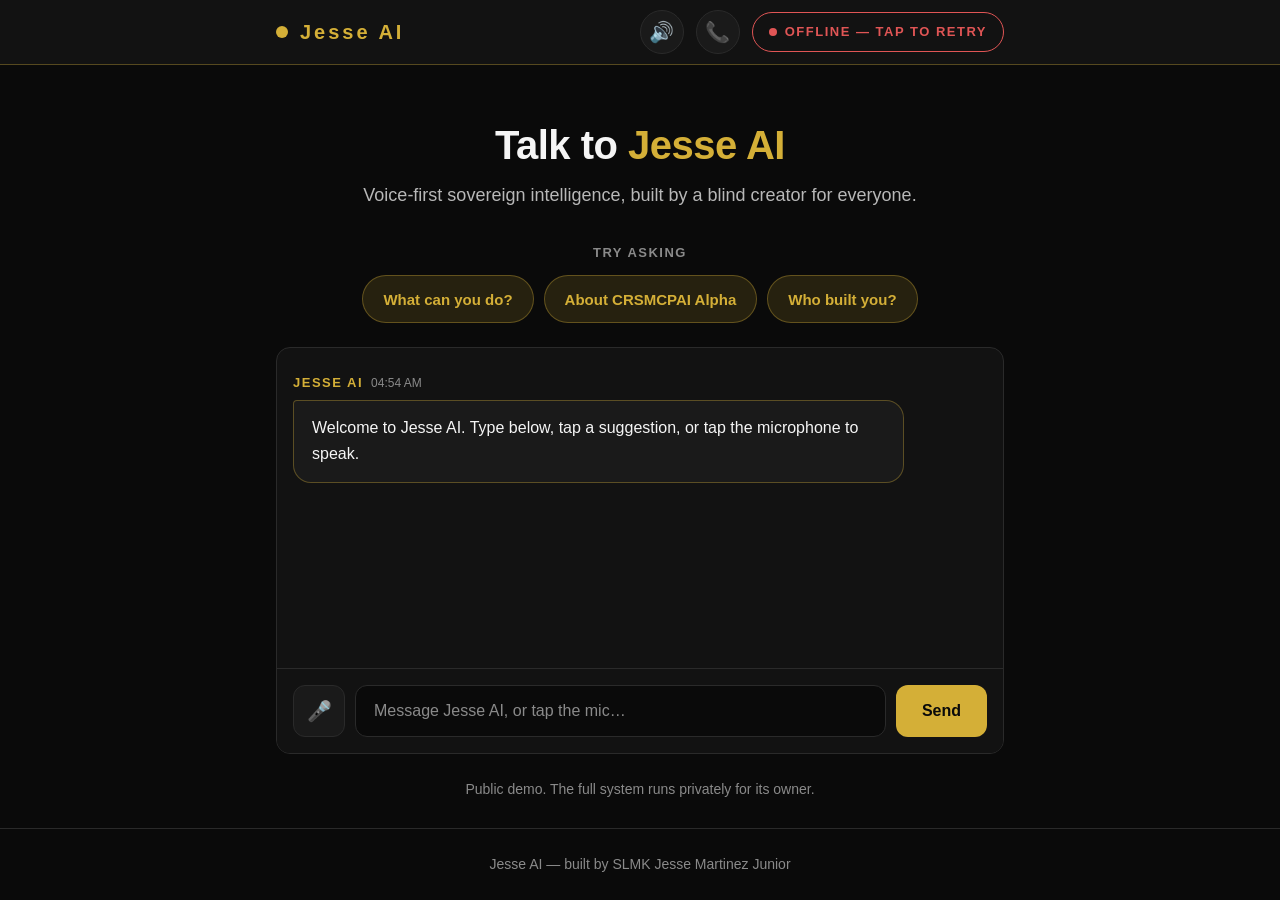
==== index.html @ 0adc9c6f "Fix demo cleanup: hide internal system lines from screen and voice, chips send, honest wait note" ====
<!DOCTYPE html>
<html lang="en">
<head>
    <meta charset="UTF-8">
    <meta name="viewport" content="width=device-width, initial-scale=1.0">
    <title>Jesse AI — Sovereign Intelligence</title>
    <meta name="description" content="Talk to Jesse AI. Voice-first sovereign intelligence by SLMK Jesse Martinez Junior.">
    <meta name="theme-color" content="#0a0a0a">
    <link rel="stylesheet" href="styles.css">
</head>
<body>

    <a href="#conversation" class="skip-link">Skip to conversation</a>

    <header class="topbar">
        <div class="topbar-inner">
            <div class="brand">
                <span class="pulse-dot" aria-hidden="true"></span>
                <span class="brand-name">Jesse AI</span>
            </div>
            <div class="topbar-actions">
                <button id="voice-toggle" class="icon-button" type="button"
                        aria-pressed="false" aria-label="Read replies aloud">
                    <span aria-hidden="true">&#128266;</span>
                </button>
                <button id="convo-toggle" class="icon-button" type="button"
                        aria-pressed="false" aria-label="Hands-free conversation mode">
                    <span aria-hidden="true">&#128222;</span>
                </button>
                <div class="status-pill" id="status-pill" role="status">
                    <span class="status-dot" aria-hidden="true"></span>
                    <span id="status-text">Connecting</span>
                </div>
            </div>
        </div>
    </header>

    <main class="page">

        <section class="hero" aria-labelledby="hero-title">
            <h1 id="hero-title" aria-label="Talk to Jesse AI">Talk to <span class="gold">Jesse AI</span></h1>
            <p class="hero-sub">Voice-first sovereign intelligence, built by a blind creator for everyone.</p>
        </section>

        <section class="prompts" aria-label="Try asking">
            <p class="prompts-label">Try asking</p>
            <div class="prompt-chips">
                <button type="button" class="chip" data-prompt="What can you do?">What can you do?</button>
                <button type="button" class="chip" data-prompt="Tell me about CRSMCPAI Alpha.">About CRSMCPAI Alpha</button>
                <button type="button" class="chip" data-prompt="Who built you?">Who built you?</button>
            </div>
        </section>

        <section id="conversation" class="chat-card" aria-label="Conversation">
            <div id="terminal-output" class="messages" role="log" aria-live="polite" aria-label="Messages"></div>

            <form id="terminal-form" class="composer" autocomplete="off" onsubmit="return false;">
                <button id="mic-button" class="icon-button mic" type="button"
                        aria-label="Speak your message" title="Speak">
                    <span aria-hidden="true">&#127908;</span>
                </button>
                <label for="terminal-input" class="sr-only">Message Jesse AI</label>
                <input id="terminal-input" type="text"
                       placeholder="Message Jesse AI, or tap the mic&#8230;"
                       aria-label="Message Jesse AI" maxlength="500">
                <button id="send-button" class="send-button" type="submit">Send</button>
            </form>
            <p class="composer-note" id="mic-note" hidden>Listening&#8230; speak now.</p>
        </section>

        <p class="fine-print">Public demo. The full system runs privately for its owner.</p>

    </main>

    <footer class="footer">
        <p>Jesse AI &mdash; built by SLMK Jesse Martinez Junior</p>
    </footer>

    <script src="demo-events.js" defer></script>
    <script src="app.js"></script>
</body>
</html>
---- styles.css ----
/* ============================================================
   Jesse AI — public demo. Black and gold, immaculate type.
   Plain CSS, no build step. Dark always.
   Type scale (base 16px, ratio 1.25):
     display 40px / lead 32px / body 16px / label 13px / meta 12px
   Nothing smaller than 12px. Nothing adrift.
   ============================================================ */

:root {
    --black: #0a0a0a;
    --panel: #121212;
    --panel-2: #1a1a1a;
    --line: #2a2a2a;
    --gold: #d4af37;
    --gold-bright: #f0c94a;
    --gold-soft: rgba(212, 175, 55, 0.14);
    --gold-line: rgba(212, 175, 55, 0.35);
    --text: #f5f5f5;
    --text-dim: #b8b8b8;
    --text-faint: #8a8a8a;
    --red: #e05555;
    --green: #4ade80;

    --font: -apple-system, BlinkMacSystemFont, "Segoe UI", Roboto, Helvetica, Arial, sans-serif;

    --space-1: 8px;
    --space-2: 16px;
    --space-3: 24px;
    --space-4: 32px;
    --space-5: 48px;

    --radius: 14px;
}

* { box-sizing: border-box; }

html {
    margin: 0;
    padding: 0;
    -webkit-text-size-adjust: 100%;
}

body {
    margin: 0;
    padding: 0;
    background: var(--black);
    color: var(--text);
    font-family: var(--font);
    font-size: 16px;
    line-height: 1.65;
    min-height: 100vh;
    display: flex;
    flex-direction: column;
    -webkit-font-smoothing: antialiased;
}

::selection { background: var(--gold); color: var(--black); }

/* ---------- accessibility scaffolding ---------- */

.sr-only {
    position: absolute; width: 1px; height: 1px;
    padding: 0; margin: -1px; overflow: hidden;
    clip: rect(0, 0, 0, 0); white-space: nowrap; border: 0;
}

.skip-link {
    position: absolute; left: var(--space-2); top: -56px;
    background: var(--gold); color: var(--black);
    padding: 12px 18px; font-weight: 700; font-size: 16px;
    border-radius: 8px; transition: top 0.2s; z-index: 100;
    text-decoration: none;
}
.skip-link:focus { top: var(--space-2); }

:focus-visible { outline: 3px solid var(--gold); outline-offset: 2px; }

/* ---------- header ---------- */

.topbar {
    border-bottom: 1px solid var(--gold-line);
    background: var(--panel);
    position: sticky; top: 0; z-index: 40;
}

.topbar-inner {
    max-width: 760px; margin: 0 auto; padding: 0 var(--space-2);
    min-height: 64px; display: flex; align-items: center;
    justify-content: space-between; gap: var(--space-2);
}

.brand { display: flex; align-items: center; gap: 12px; }

.pulse-dot {
    width: 12px; height: 12px; border-radius: 50%;
    background: var(--gold); display: inline-block;
    animation: pulse 2.4s ease-in-out infinite;
}
@keyframes pulse { 0%, 100% { opacity: 1; } 50% { opacity: 0.35; } }

.brand-name {
    font-weight: 800; font-size: 20px; letter-spacing: 3px; color: var(--gold);
}

.topbar-actions { display: flex; align-items: center; gap: 12px; }

.icon-button {
    width: 44px; height: 44px; border-radius: 50%;
    background: var(--panel-2); border: 1px solid var(--line);
    color: var(--text); font-size: 20px; cursor: pointer;
    display: inline-flex; align-items: center; justify-content: center;
    flex: none;
}
.icon-button:hover { border-color: var(--gold); }
.icon-button[aria-pressed="true"] {
    background: var(--gold); color: var(--black); border-color: var(--gold);
}

.status-pill {
    display: inline-flex; align-items: center; gap: 8px;
    font-size: 13px; font-weight: 700; letter-spacing: 1.5px;
    text-transform: uppercase; color: var(--text-dim);
    border: 1px solid var(--line);
    padding: 8px 16px; border-radius: 999px; white-space: nowrap;
}
.status-dot {
    width: 8px; height: 8px; border-radius: 50%; background: var(--text-faint);
}
.status-pill.online { color: var(--gold); border-color: var(--gold-line); }
.status-pill.online .status-dot { background: var(--gold); animation: pulse 2.4s ease-in-out infinite; }
.status-pill.offline { color: var(--red); border-color: var(--red); }
.status-pill.offline .status-dot { background: var(--red); }

/* ---------- page ---------- */

.page {
    max-width: 760px; width: 100%; margin: 0 auto;
    padding: var(--space-4) var(--space-2) var(--space-3);
    flex: 1; display: flex; flex-direction: column;
}

/* ---------- hero ---------- */

.hero { text-align: center; padding: var(--space-3) 0 var(--space-2); }

.hero h1 {
    font-size: 40px; line-height: 1.2; font-weight: 800;
    margin: 0 0 12px; letter-spacing: -0.5px;
}
.hero h1 .gold { color: var(--gold); }

.hero-sub {
    font-size: 18px; line-height: 1.6; color: var(--text-dim);
    margin: 0; max-width: 34em; margin-left: auto; margin-right: auto;
}

/* ---------- prompt chips ---------- */

.prompts { margin: var(--space-2) 0 var(--space-3); text-align: center; }

.prompts-label {
    font-size: 13px; font-weight: 700; letter-spacing: 1.5px;
    text-transform: uppercase; color: var(--text-faint); margin: 0 0 12px;
}

.prompt-chips {
    display: flex; flex-wrap: wrap; gap: 10px; justify-content: center;
}

.chip {
    font-family: var(--font); font-size: 15px; font-weight: 600;
    color: var(--gold); background: var(--gold-soft);
    border: 1px solid var(--gold-line); border-radius: 999px;
    padding: 12px 20px; cursor: pointer; min-height: 48px;
}
.chip:hover { background: rgba(212, 175, 55, 0.25); }

/* ---------- chat card ---------- */

.chat-card {
    background: var(--panel); border: 1px solid var(--line);
    border-radius: var(--radius); overflow: hidden;
    display: flex; flex-direction: column;
}

.messages {
    min-height: 320px; max-height: 56vh; overflow-y: auto;
    padding: var(--space-3) var(--space-2);
    display: flex; flex-direction: column; gap: var(--space-2);
}

.msg { max-width: 88%; display: flex; flex-direction: column; gap: 6px; }

.msg .who {
    font-size: 13px; font-weight: 700; letter-spacing: 1.5px;
    text-transform: uppercase; display: flex; align-items: baseline; gap: 8px;
}
.msg .time { font-size: 12px; font-weight: 400; letter-spacing: 0; color: var(--text-faint); }

.msg .body {
    font-size: 16px; line-height: 1.65;
    white-space: pre-wrap; word-wrap: break-word;
    padding: 14px 18px; border-radius: 4px 18px 18px 18px;
}

/* Jesse AI: left, gold-edged card */
.msg-jesse { align-self: flex-start; }
.msg-jesse .who { color: var(--gold); }
.msg-jesse .body {
    background: var(--panel-2); border: 1px solid var(--gold-line);
    color: var(--text);
}

/* You: right, warm bubble */
.msg-you { align-self: flex-end; align-items: flex-end; }
.msg-you .who { color: var(--text-dim); }
.msg-you .body {
    background: var(--gold-soft); border: 1px solid var(--gold-line);
    color: var(--text); border-radius: 18px 4px 18px 18px;
}

/* Errors: left, red edge */
.msg-error { align-self: flex-start; }
.msg-error .who { color: var(--red); }
.msg-error .body {
    background: rgba(224, 85, 85, 0.08); border: 1px solid var(--red);
    color: var(--text);
}

/* typing indicator */
.typing-dots { display: inline-flex; gap: 6px; padding: 6px 2px; }
.typing-dots span {
    width: 8px; height: 8px; border-radius: 50%; background: var(--gold);
    animation: blink 1.2s infinite;
}
.typing-dots span:nth-child(2) { animation-delay: 0.2s; }
.typing-dots span:nth-child(3) { animation-delay: 0.4s; }
@keyframes blink { 0%, 100% { opacity: 0.25; } 50% { opacity: 1; } }

/* ---------- composer ---------- */

.composer {
    display: flex; gap: 10px; align-items: center;
    padding: var(--space-2); border-top: 1px solid var(--line);
    background: var(--panel);
}

.composer input {
    flex: 1; min-width: 0;
    background: var(--black); border: 1px solid var(--line);
    border-radius: 12px; padding: 14px 18px;
    color: var(--text); font-size: 16px; font-family: var(--font);
    min-height: 52px;
}
.composer input::placeholder { color: var(--text-faint); }
.composer input:focus { border-color: var(--gold); outline: none; }

.mic { border-radius: 12px; width: 52px; height: 52px; }
.mic.listening {
    background: var(--red); border-color: var(--red); color: #fff;
    animation: pulse 1s ease-in-out infinite;
}

.send-button {
    background: var(--gold); color: var(--black); border: none;
    border-radius: 12px; padding: 14px 26px; min-height: 52px;
    font-size: 16px; font-weight: 700; font-family: var(--font);
    cursor: pointer; flex: none;
}
.send-button:hover { background: var(--gold-bright); }
.send-button:disabled { opacity: 0.45; cursor: default; }

.composer-note {
    margin: 0; padding: 0 var(--space-2) var(--space-2);
    font-size: 13px; font-weight: 600; color: var(--red);
    letter-spacing: 0.5px;
}

.fine-print {
    text-align: center; color: var(--text-faint); font-size: 14px;
    margin: var(--space-3) 0 0;
}

/* ---------- footer ---------- */

.footer {
    border-top: 1px solid var(--line); padding: var(--space-3) var(--space-2);
    text-align: center; color: var(--text-faint); font-size: 14px;
}
.footer p { margin: 0; }

/* ---------- scrollbar ---------- */

.messages::-webkit-scrollbar { width: 10px; }
.messages::-webkit-scrollbar-track { background: var(--panel); }
.messages::-webkit-scrollbar-thumb { background: #3a3a3a; border-radius: 6px; }
.messages::-webkit-scrollbar-thumb:hover { background: var(--gold); }

/* ---------- small screens ---------- */

@media (max-width: 600px) {
    .hero h1 { font-size: 32px; }
    .hero-sub { font-size: 16px; }
    .messages { min-height: 280px; }
    .msg { max-width: 94%; }
    .send-button { padding: 14px 18px; }
    .brand-name { font-size: 17px; letter-spacing: 2px; }
}

/* ---------- motion + contrast preferences ---------- */

@media (prefers-reduced-motion: reduce) {
    .pulse-dot, .status-pill.online .status-dot,
    .typing-dots span, .mic.listening { animation: none; }
    .skip-link { transition: none; }
}

@media (forced-colors: active) {
    .msg .body { border: 1px solid ButtonText; }
    .chip, .icon-button, .send-button { border: 1px solid ButtonText; }
}
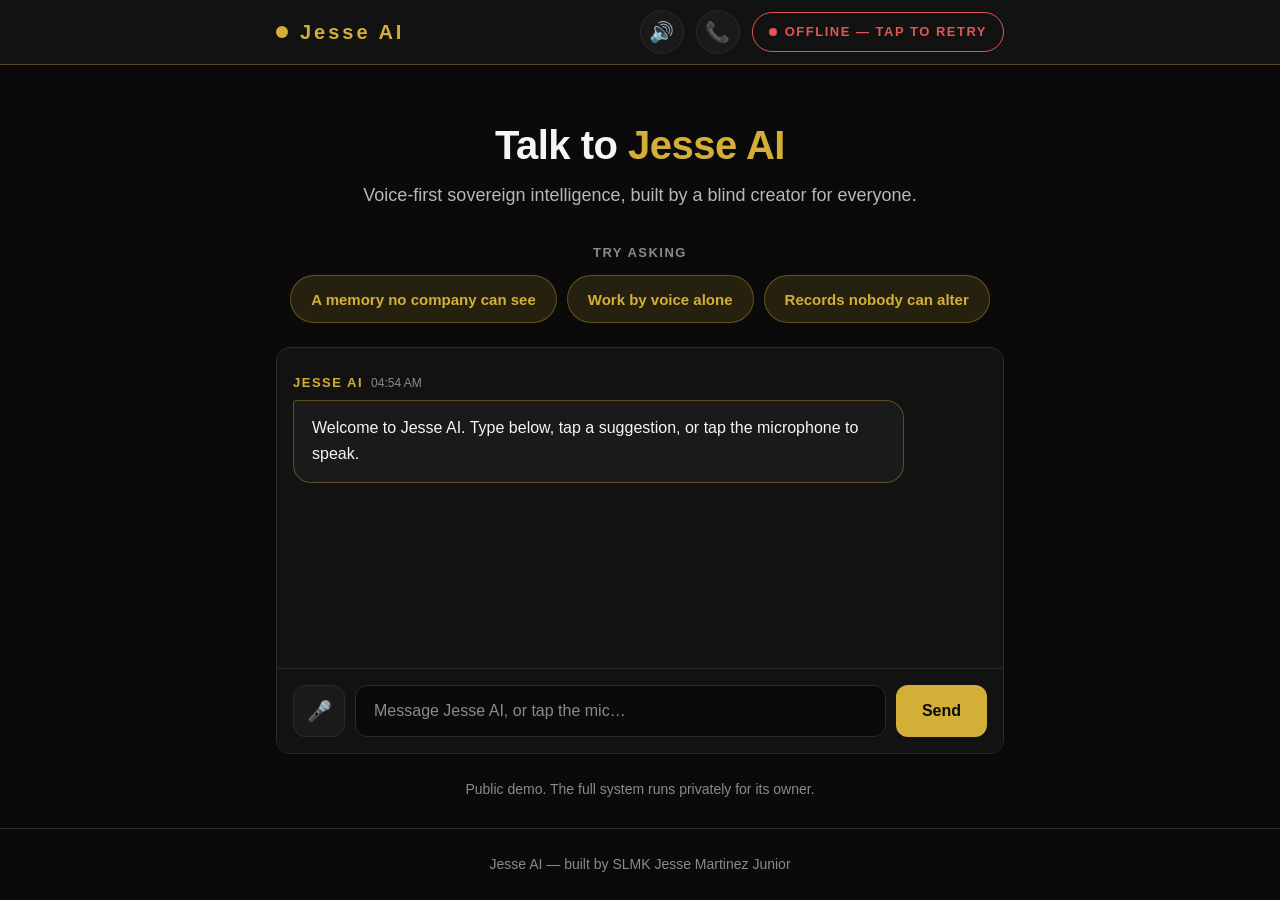
==== commit 5f016cea: "Demo starter chips: memory, voice-only work, unalterable records" ====
--- a/index.html
+++ b/index.html
@@ -45,9 +45,9 @@
         <section class="prompts" aria-label="Try asking">
             <p class="prompts-label">Try asking</p>
             <div class="prompt-chips">
-                <button type="button" class="chip" data-prompt="What can you do?">What can you do?</button>
-                <button type="button" class="chip" data-prompt="Tell me about CRSMCPAI Alpha.">About CRSMCPAI Alpha</button>
-                <button type="button" class="chip" data-prompt="Who built you?">Who built you?</button>
+                <button type="button" class="chip" data-prompt="How do I set up a permanent memory that remembers every conversation, without any corporate cloud seeing it?">A memory no company can see</button>
+                <button type="button" class="chip" data-prompt="Can you build and run a custom workflow for me using only my voice, while I am away from the screen?">Work by voice alone</button>
+                <button type="button" class="chip" data-prompt="How do you prove my data and records are locked down so tightly that even the platform operators cannot alter them?">Records nobody can alter</button>
             </div>
         </section>
 
--- a/styles.css
+++ b/styles.css
@@ -190,6 +190,7 @@
 }
 
 .msg { max-width: 88%; display: flex; flex-direction: column; gap: 6px; }
+.msg .body { overflow-wrap: anywhere; }
 
 .msg .who {
     font-size: 13px; font-weight: 700; letter-spacing: 1.5px;
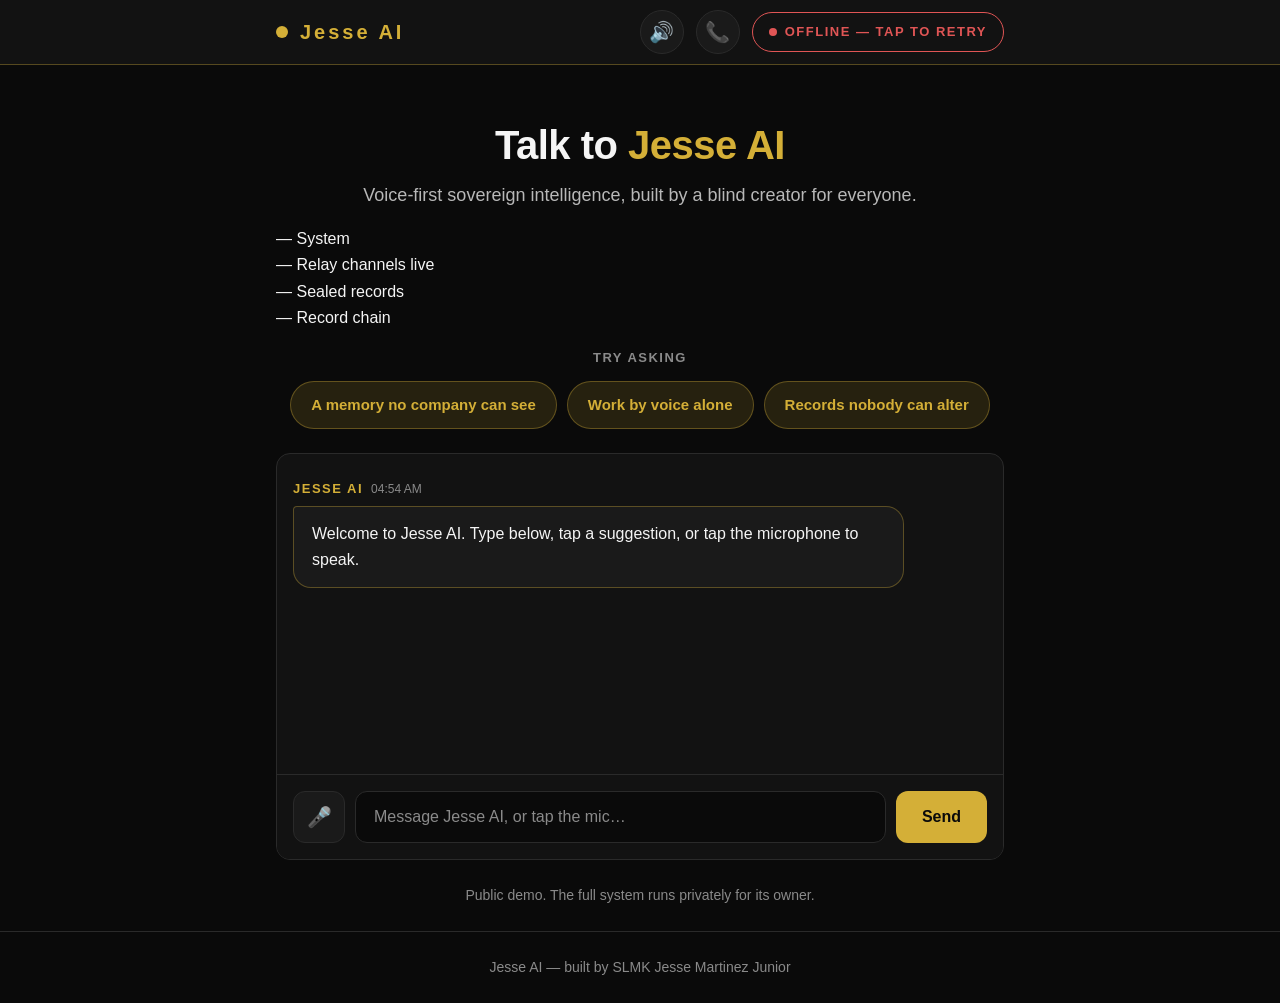
==== commit fe775ed1: "Add live proof strip and resting state to demo page" ====
--- a/index.html
+++ b/index.html
@@ -42,6 +42,32 @@
             <p class="hero-sub">Voice-first sovereign intelligence, built by a blind creator for everyone.</p>
         </section>
 
+        <section class="proof-strip" id="proof-strip" aria-label="Live proof">
+            <div class="proof-tile">
+                <span class="proof-value" id="proof-system">&mdash;</span>
+                <span class="proof-label">System</span>
+            </div>
+            <div class="proof-tile">
+                <span class="proof-value" id="proof-relays">&mdash;</span>
+                <span class="proof-label">Relay channels live</span>
+            </div>
+            <div class="proof-tile">
+                <span class="proof-value" id="proof-records">&mdash;</span>
+                <span class="proof-label">Sealed records</span>
+            </div>
+            <div class="proof-tile">
+                <span class="proof-value" id="proof-chain">&mdash;</span>
+                <span class="proof-label">Record chain</span>
+            </div>
+        </section>
+
+        <section class="resting" id="resting" hidden aria-labelledby="resting-title">
+            <h2 id="resting-title">The live system is resting</h2>
+            <p>Jesse AI is the sovereign instance of CRSMCPAI Alpha, the operating layer intelligence runs on: persistent memory, context, reasoning, and a record nobody can alter, operated entirely by voice.</p>
+            <p>The live backend is between hosts right now, so the conversation is paused. Nothing is lost. The full system and its sealed record are preserved and verified. On October 30, 2026, the record stood at more than 4,800 sealed entries, every one verified.</p>
+            <p>When the system is rehosted, this page wakes up on its own. Until then, you can reach Jesse on <a href="https://www.facebook.com/Jess4rmDaWest">Facebook</a>.</p>
+        </section>
+
         <section class="prompts" aria-label="Try asking">
             <p class="prompts-label">Try asking</p>
             <div class="prompt-chips">
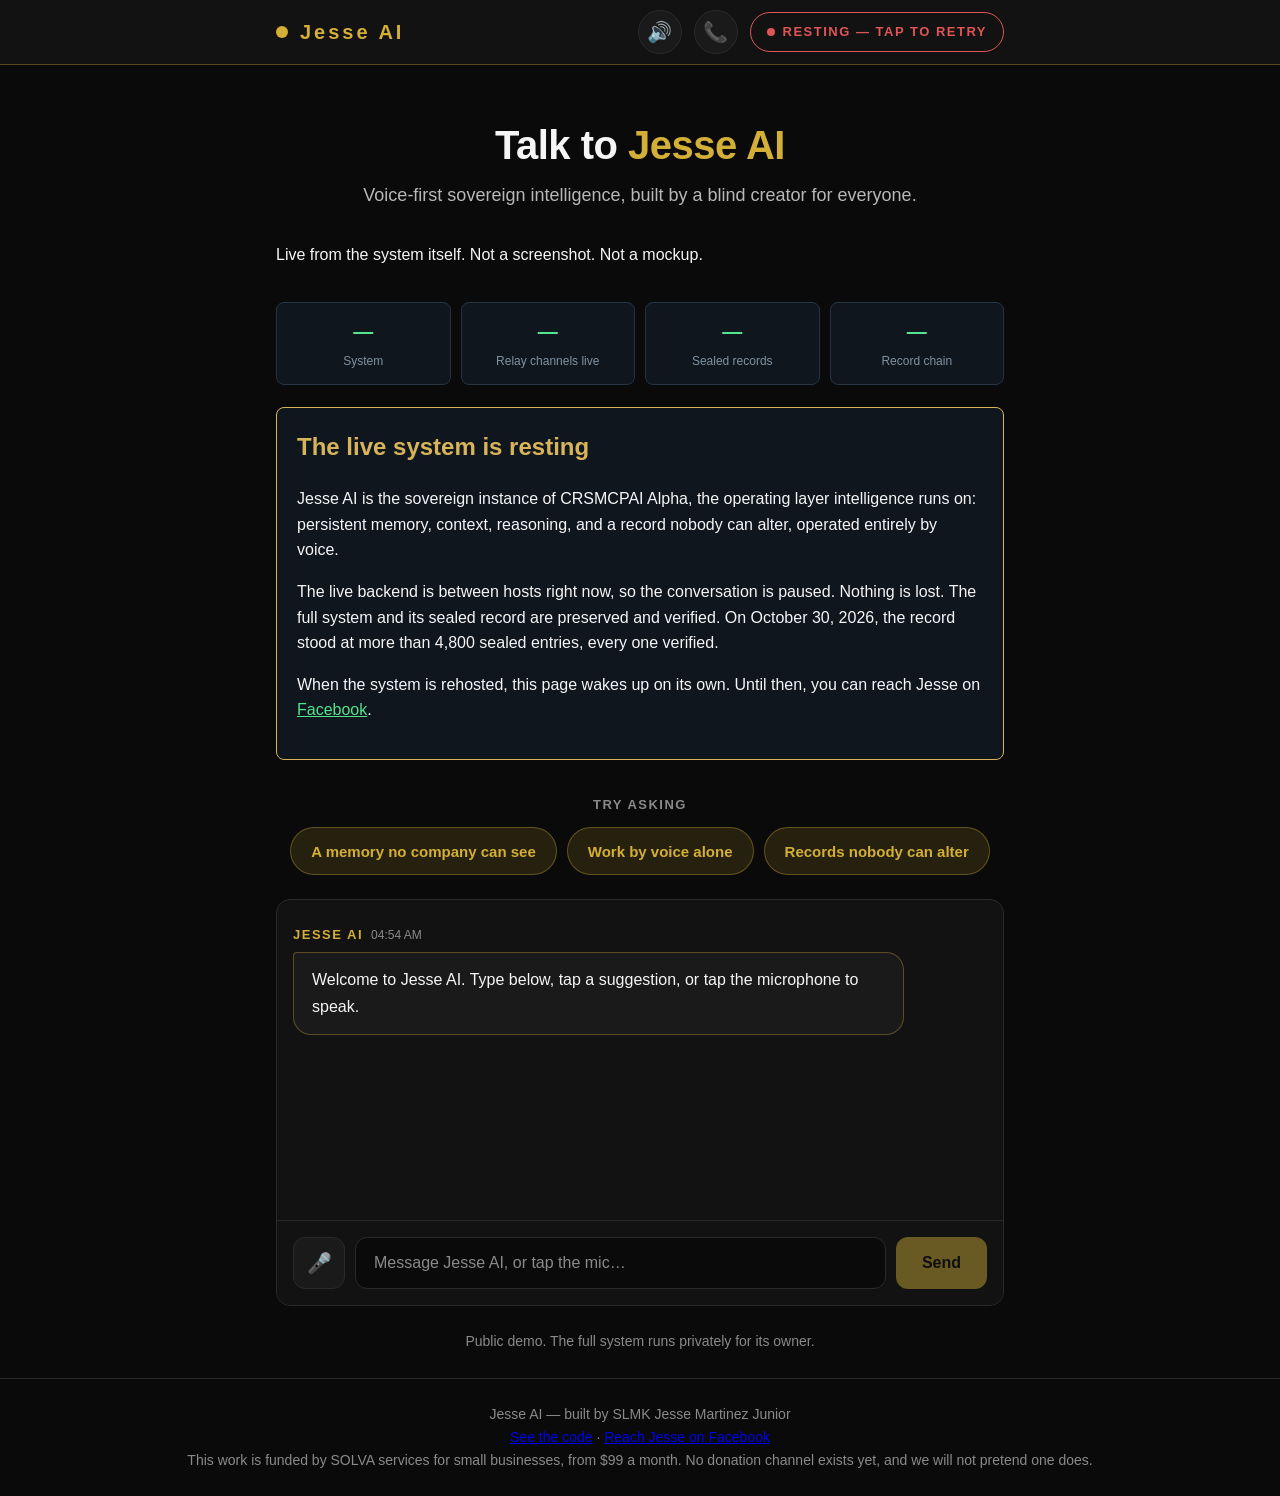
==== commit f957d888: "Link-preview tags, live-proof caption, footer proof and support lines" ====
--- a/index.html
+++ b/index.html
@@ -5,6 +5,13 @@
     <meta name="viewport" content="width=device-width, initial-scale=1.0">
     <title>Jesse AI — Sovereign Intelligence</title>
     <meta name="description" content="Talk to Jesse AI. Voice-first sovereign intelligence by SLMK Jesse Martinez Junior.">
+    <meta property="og:type" content="website">
+    <meta property="og:url" content="https://wicced209.github.io/jesse-ai-website/">
+    <meta property="og:title" content="Jesse AI — Sovereign Intelligence You Can Verify">
+    <meta property="og:description" content="The operating layer intelligence runs on: persistent memory, reasoning, and a sealed record nobody can alter. Built and operated entirely by voice by a blind creator. The numbers on this page are live from the system itself.">
+    <meta name="twitter:card" content="summary">
+    <meta name="twitter:title" content="Jesse AI — Sovereign Intelligence You Can Verify">
+    <meta name="twitter:description" content="Voice-first sovereign intelligence with a sealed, verifiable record. Built by a blind creator. Live proof on the page.">
     <meta name="theme-color" content="#0a0a0a">
     <link rel="stylesheet" href="styles.css">
 </head>
@@ -42,6 +49,7 @@
             <p class="hero-sub">Voice-first sovereign intelligence, built by a blind creator for everyone.</p>
         </section>
 
+        <p class="proof-caption">Live from the system itself. Not a screenshot. Not a mockup.</p>
         <section class="proof-strip" id="proof-strip" aria-label="Live proof">
             <div class="proof-tile">
                 <span class="proof-value" id="proof-system">&mdash;</span>
@@ -100,6 +108,12 @@
 
     <footer class="footer">
         <p>Jesse AI &mdash; built by SLMK Jesse Martinez Junior</p>
+        <p class="footer-links">
+            <a href="https://github.com/wicced209/Jesse-AI-server-New">See the code</a>
+            <span aria-hidden="true"> &middot; </span>
+            <a href="https://www.facebook.com/Jess4rmDaWest">Reach Jesse on Facebook</a>
+        </p>
+        <p class="footer-support">This work is funded by SOLVA services for small businesses, from $99 a month. No donation channel exists yet, and we will not pretend one does.</p>
     </footer>
 
     <script src="demo-events.js" defer></script>
--- a/styles.css
+++ b/styles.css
@@ -320,3 +320,12 @@
     .msg .body { border: 1px solid ButtonText; }
     .chip, .icon-button, .send-button { border: 1px solid ButtonText; }
 }
+
+/* Live proof strip + resting state (2026-10-30) */
+.proof-strip{display:flex;gap:10px;flex-wrap:wrap;margin:18px 0 4px}
+.proof-tile{flex:1 1 120px;background:#10161d;border:1px solid #263442;border-radius:8px;padding:12px;text-align:center}
+.proof-value{display:block;font-size:20px;font-weight:700;color:#54e38e}
+.proof-label{display:block;margin-top:4px;font-size:12px;color:#7f92a3}
+.resting{background:#10161d;border:1px solid #d7b45a;border-radius:8px;padding:20px;margin:18px 0;line-height:1.6}
+.resting h2{margin-top:0;color:#d7b45a}
+.resting a{color:#54e38e}
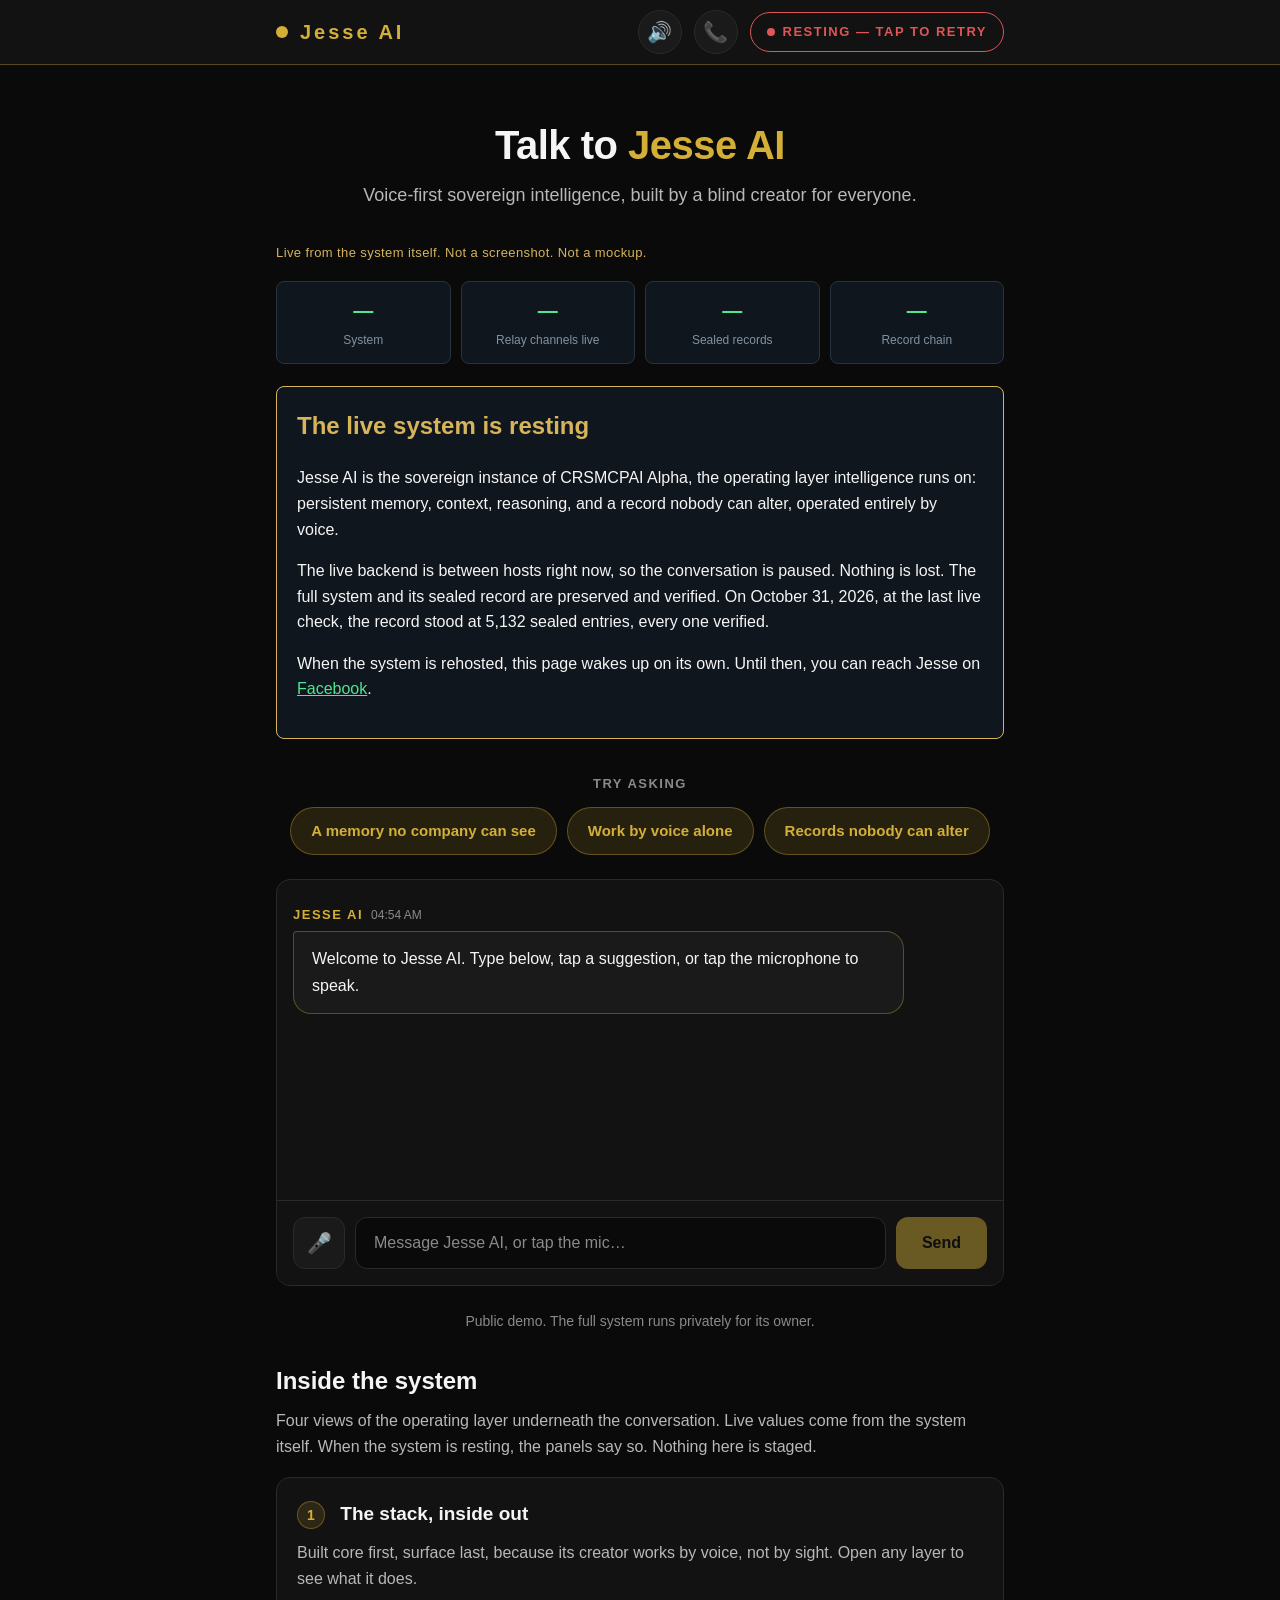
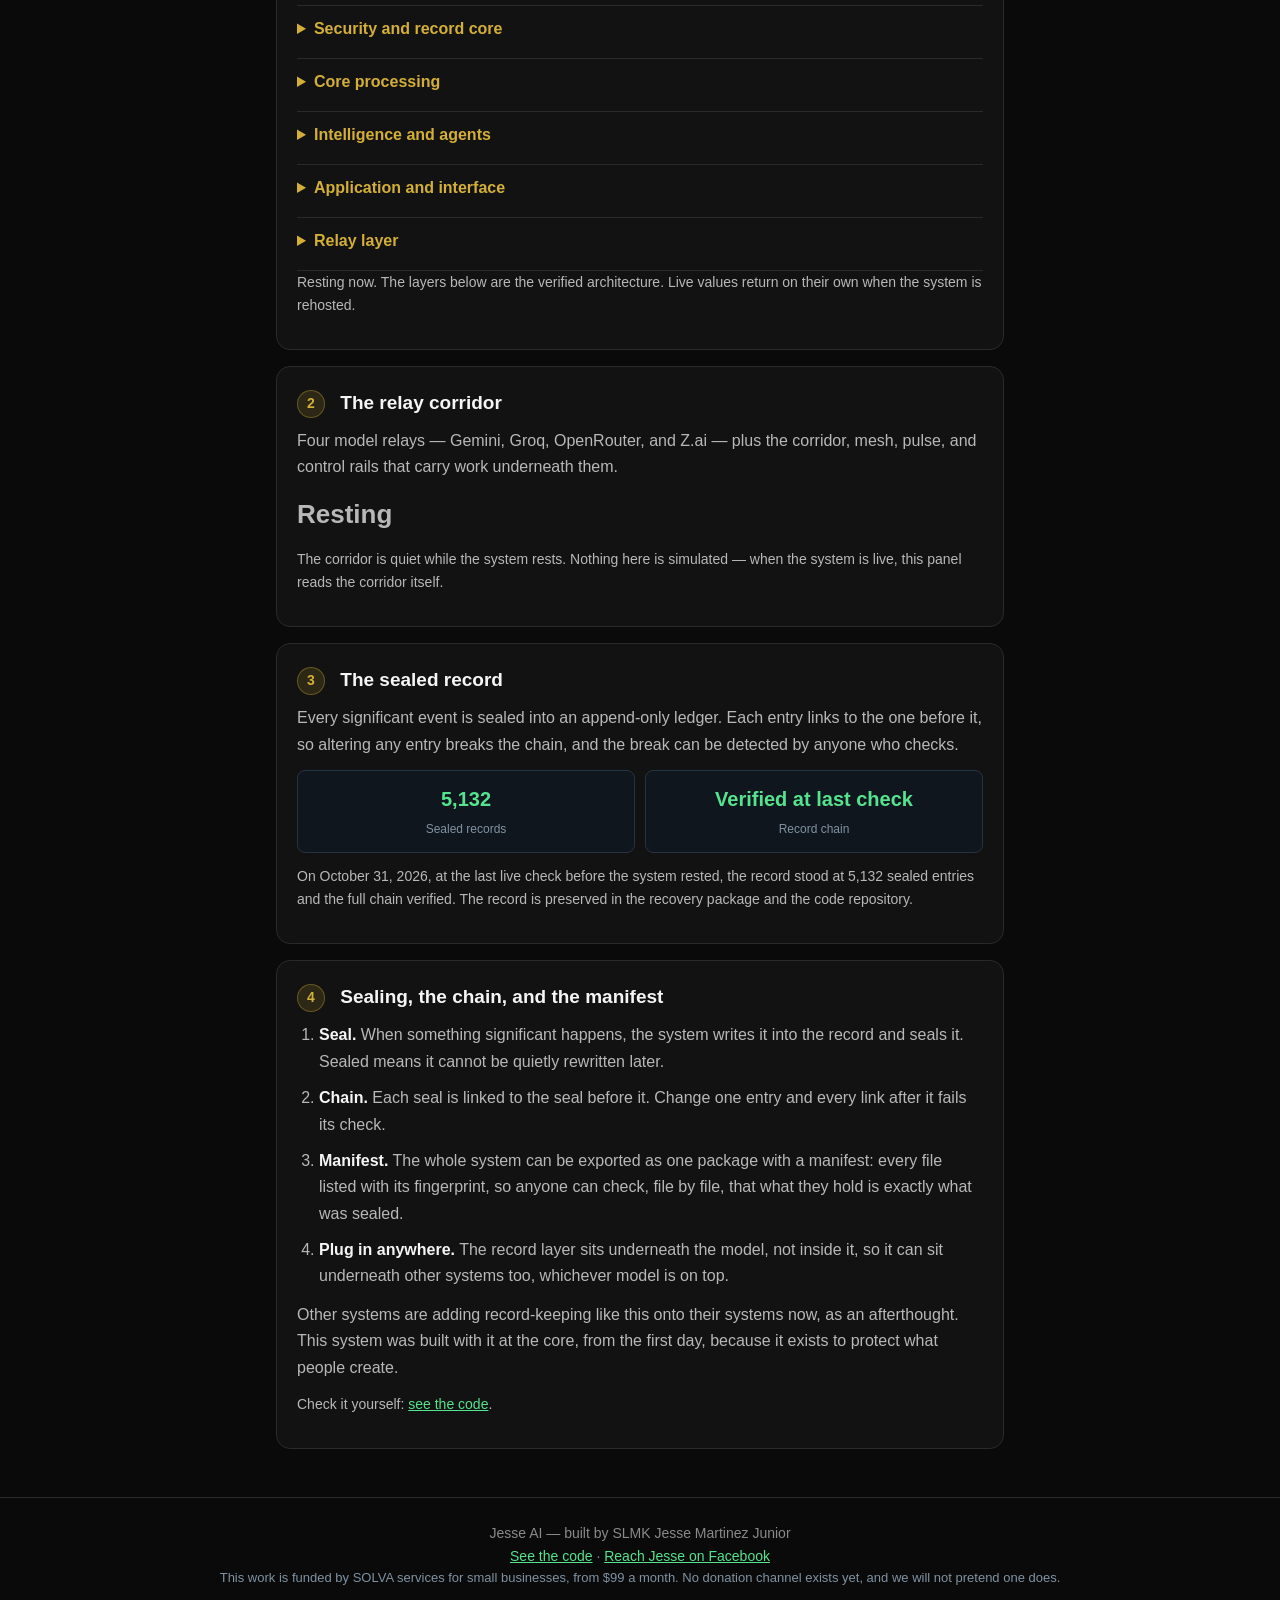
==== commit dbf4cabb: "Add Inside the system panels to the demo page" ====
--- a/index.html
+++ b/index.html
@@ -72,7 +72,7 @@
         <section class="resting" id="resting" hidden aria-labelledby="resting-title">
             <h2 id="resting-title">The live system is resting</h2>
             <p>Jesse AI is the sovereign instance of CRSMCPAI Alpha, the operating layer intelligence runs on: persistent memory, context, reasoning, and a record nobody can alter, operated entirely by voice.</p>
-            <p>The live backend is between hosts right now, so the conversation is paused. Nothing is lost. The full system and its sealed record are preserved and verified. On October 30, 2026, the record stood at more than 4,800 sealed entries, every one verified.</p>
+            <p>The live backend is between hosts right now, so the conversation is paused. Nothing is lost. The full system and its sealed record are preserved and verified. On October 31, 2026, at the last live check, the record stood at 5,132 sealed entries, every one verified.</p>
             <p>When the system is rehosted, this page wakes up on its own. Until then, you can reach Jesse on <a href="https://www.facebook.com/Jess4rmDaWest">Facebook</a>.</p>
         </section>
 
@@ -104,6 +104,73 @@
 
         <p class="fine-print">Public demo. The full system runs privately for its owner.</p>
 
+        <section class="panels" aria-labelledby="panels-title">
+            <h2 id="panels-title">Inside the system</h2>
+            <p class="panels-sub">Four views of the operating layer underneath the conversation. Live values come from the system itself. When the system is resting, the panels say so. Nothing here is staged.</p>
+
+            <article class="panel" aria-labelledby="panel-stack-title">
+                <h3 id="panel-stack-title"><span class="panel-num" aria-hidden="true">1</span> The stack, inside out</h3>
+                <p>Built core first, surface last, because its creator works by voice, not by sight. Open any layer to see what it does.</p>
+                <details>
+                    <summary>Security and record core</summary>
+                    <p>Owner authentication, cryptographic identity, and the Golden Ledger: an append-only, hash-chained record that seals every significant event. If an entry were altered, its link in the chain would fail, and the failure would show.</p>
+                </details>
+                <details>
+                    <summary>Core processing</summary>
+                    <p>Configuration, structured logging, routing, and the application runner. The quiet machinery every other layer stands on.</p>
+                </details>
+                <details>
+                    <summary>Intelligence and agents</summary>
+                    <p>Specialized agents — Planner, Builder, Guardian, Memory, Tool, and Scheduler — working over a message bus, with a governed tool set. Work is planned, built, and checked in steps, not improvised.</p>
+                </details>
+                <details>
+                    <summary>Application and interface</summary>
+                    <p>The server endpoints, this public demo, and the read-backs the owner uses to verify everything himself. What you are looking at is the smallest surface of the system, by design.</p>
+                </details>
+                <details>
+                    <summary>Relay layer</summary>
+                    <p>Fourteen channels to models and internal rails. The language model is a replaceable relay. Execution lives in the stack — memory, reasoning, and the record — so the system survives any single model, provider, or host.</p>
+                </details>
+                <p class="panel-state" id="stack-state">Checking the system.</p>
+            </article>
+
+            <article class="panel" aria-labelledby="panel-relay-title">
+                <h3 id="panel-relay-title"><span class="panel-num" aria-hidden="true">2</span> The relay corridor</h3>
+                <p>Four model relays — Gemini, Groq, OpenRouter, and Z.ai — plus the corridor, mesh, pulse, and control rails that carry work underneath them.</p>
+                <p class="panel-big" id="relay-big">Checking</p>
+                <ul class="relay-list" id="relay-list"></ul>
+                <p class="panel-note" id="relay-note">Checking the corridor.</p>
+            </article>
+
+            <article class="panel" aria-labelledby="panel-ledger-title">
+                <h3 id="panel-ledger-title"><span class="panel-num" aria-hidden="true">3</span> The sealed record</h3>
+                <p>Every significant event is sealed into an append-only ledger. Each entry links to the one before it, so altering any entry breaks the chain, and the break can be detected by anyone who checks.</p>
+                <div class="panel-values">
+                    <div class="panel-value">
+                        <span class="panel-value-num" id="ledger-count">&mdash;</span>
+                        <span class="panel-value-label">Sealed records</span>
+                    </div>
+                    <div class="panel-value">
+                        <span class="panel-value-num" id="ledger-chain">&mdash;</span>
+                        <span class="panel-value-label">Record chain</span>
+                    </div>
+                </div>
+                <p class="panel-note" id="ledger-note">Checking the record.</p>
+            </article>
+
+            <article class="panel" aria-labelledby="panel-seal-title">
+                <h3 id="panel-seal-title"><span class="panel-num" aria-hidden="true">4</span> Sealing, the chain, and the manifest</h3>
+                <ol class="seal-steps">
+                    <li><strong>Seal.</strong> When something significant happens, the system writes it into the record and seals it. Sealed means it cannot be quietly rewritten later.</li>
+                    <li><strong>Chain.</strong> Each seal is linked to the seal before it. Change one entry and every link after it fails its check.</li>
+                    <li><strong>Manifest.</strong> The whole system can be exported as one package with a manifest: every file listed with its fingerprint, so anyone can check, file by file, that what they hold is exactly what was sealed.</li>
+                    <li><strong>Plug in anywhere.</strong> The record layer sits underneath the model, not inside it, so it can sit underneath other systems too, whichever model is on top.</li>
+                </ol>
+                <p>Other systems are adding record-keeping like this onto their systems now, as an afterthought. This system was built with it at the core, from the first day, because it exists to protect what people create.</p>
+                <p class="panel-note">Check it yourself: <a href="https://github.com/wicced209/Jesse-AI-server-New">see the code</a>.</p>
+            </article>
+        </section>
+
     </main>
 
     <footer class="footer">
@@ -118,5 +185,6 @@
 
     <script src="demo-events.js" defer></script>
     <script src="app.js"></script>
+    <script src="panels.js" defer></script>
 </body>
 </html>
--- a/styles.css
+++ b/styles.css
@@ -329,3 +329,34 @@
 .resting{background:#10161d;border:1px solid #d7b45a;border-radius:8px;padding:20px;margin:18px 0;line-height:1.6}
 .resting h2{margin-top:0;color:#d7b45a}
 .resting a{color:#54e38e}
+.proof-caption{margin:16px 0 0;font-size:13px;color:#d7b45a;letter-spacing:.4px}
+.footer-links a{color:#54e38e}
+.footer-support{color:#7f92a3;font-size:13px;line-height:1.5}
+
+/* Demo panels (2026-11-03): inside the system */
+.panels{margin:28px 0 8px}
+.panels h2{font-size:24px;margin:0 0 8px;color:#f5f5f5}
+.panels-sub{color:#b8b8b8;line-height:1.6;margin:0 0 18px}
+.panel{background:#121212;border:1px solid #2a2a2a;border-radius:14px;padding:20px;margin:0 0 16px;line-height:1.65}
+.panel h3{margin:0 0 10px;font-size:19px;color:#f5f5f5}
+.panel-num{display:inline-flex;align-items:center;justify-content:center;width:28px;height:28px;border-radius:50%;background:rgba(212,175,55,.14);border:1px solid rgba(212,175,55,.35);color:#d4af37;font-size:14px;margin-right:10px;vertical-align:middle}
+.panel p{color:#b8b8b8;margin:0 0 12px}
+.panel details{border-top:1px solid #2a2a2a;padding:10px 0}
+.panel details:last-of-type{border-bottom:1px solid #2a2a2a}
+.panel summary{cursor:pointer;font-weight:700;color:#d4af37;min-height:32px}
+.panel details p{margin:8px 0 4px}
+.panel-state{font-size:14px;color:#8a8a8a;margin:12px 0 0}
+.panel-big{font-size:26px;font-weight:800;color:#54e38e;margin:6px 0 10px}
+.relay-list{list-style:none;margin:0 0 10px;padding:0}
+.relay-list li{display:flex;justify-content:space-between;gap:12px;padding:8px 0;border-top:1px solid #2a2a2a;font-size:15px}
+.relay-name{color:#f5f5f5}
+.relay-status{color:#54e38e;font-weight:700;text-transform:uppercase;font-size:12px;letter-spacing:1px}
+.panel-values{display:flex;gap:10px;flex-wrap:wrap;margin:12px 0}
+.panel-value{flex:1 1 140px;background:#10161d;border:1px solid #263442;border-radius:8px;padding:12px;text-align:center}
+.panel-value-num{display:block;font-size:20px;font-weight:700;color:#54e38e}
+.panel-value-label{display:block;margin-top:4px;font-size:12px;color:#7f92a3}
+.panel-note{font-size:14px;color:#8a8a8a;margin:0}
+.panel-note a{color:#54e38e}
+.seal-steps{margin:0 0 12px;padding-left:22px;color:#b8b8b8;line-height:1.65}
+.seal-steps li{margin-bottom:10px}
+.seal-steps strong{color:#f5f5f5}
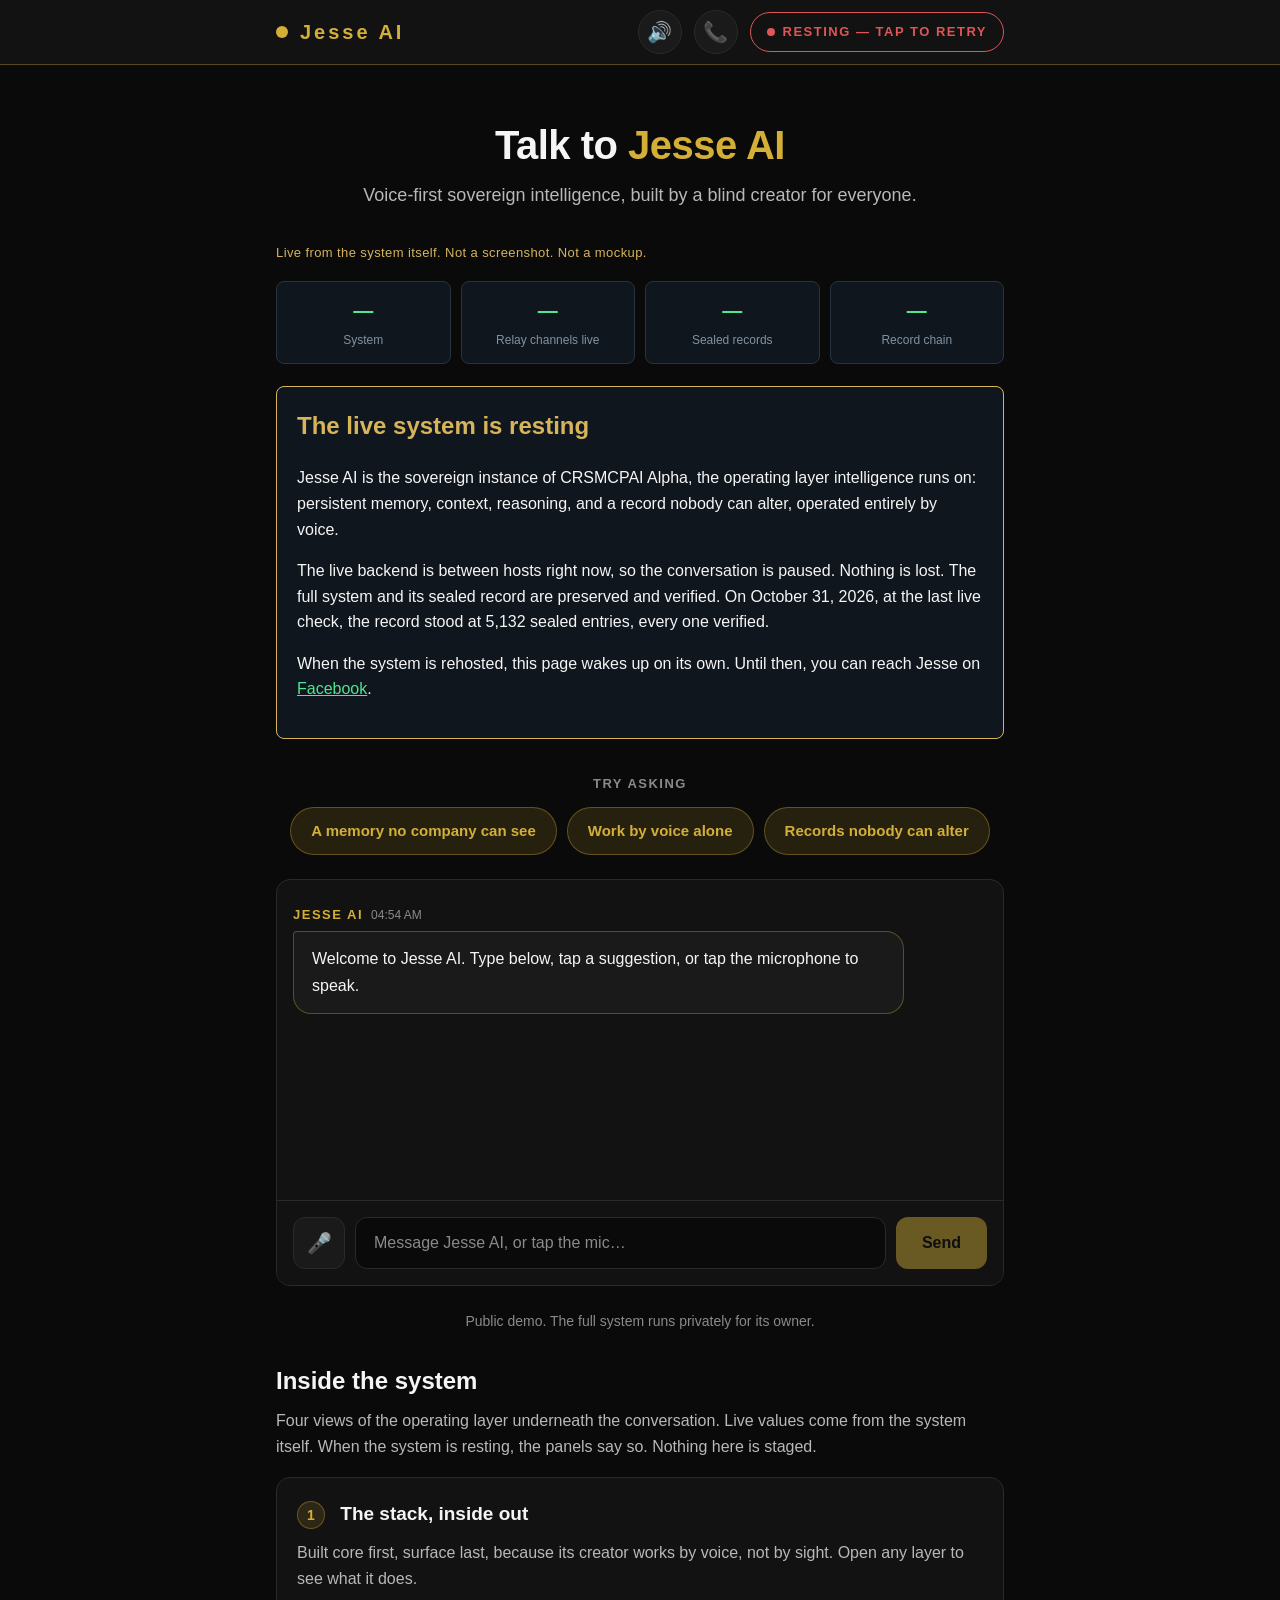
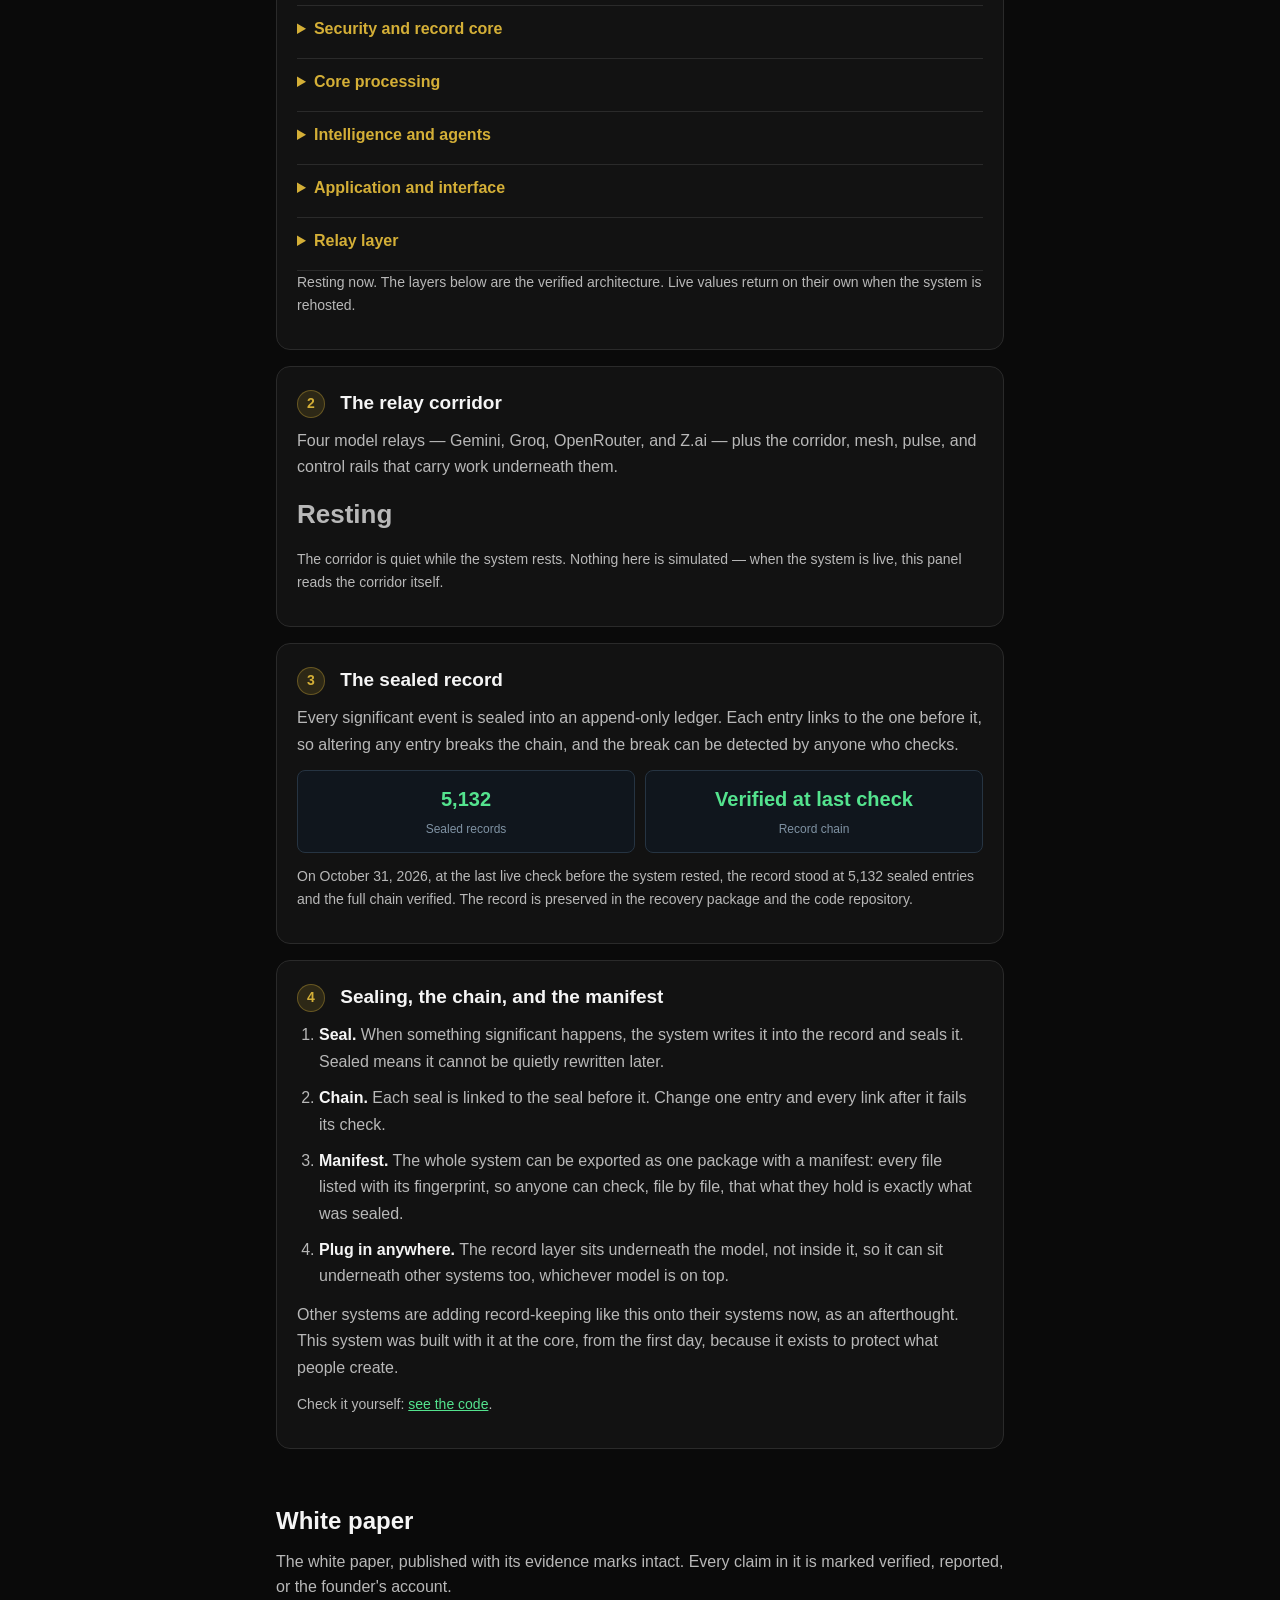
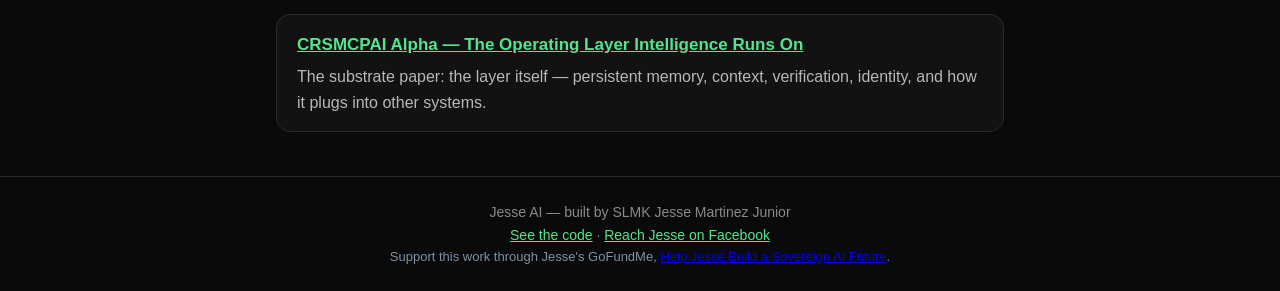
==== commit b1336a21: "Publish the CRSMCPAI Alpha white paper (wave one)" ====
--- a/index.html
+++ b/index.html
@@ -171,6 +171,17 @@
             </article>
         </section>
 
+        <section class="whitepapers" aria-labelledby="whitepapers-title">
+            <h2 id="whitepapers-title">White paper</h2>
+            <p class="whitepapers-sub">The white paper, published with its evidence marks intact. Every claim in it is marked verified, reported, or the founder's account.</p>
+            <ul class="whitepapers-list">
+                <li>
+                    <a href="crsmcpai-alpha-whitepaper.html">CRSMCPAI Alpha — The Operating Layer Intelligence Runs On</a>
+                    <span>The substrate paper: the layer itself — persistent memory, context, verification, identity, and how it plugs into other systems.</span>
+                </li>
+            </ul>
+        </section>
+
     </main>
 
     <footer class="footer">
@@ -180,7 +191,7 @@
             <span aria-hidden="true"> &middot; </span>
             <a href="https://www.facebook.com/Jess4rmDaWest">Reach Jesse on Facebook</a>
         </p>
-        <p class="footer-support">This work is funded by SOLVA services for small businesses, from $99 a month. No donation channel exists yet, and we will not pretend one does.</p>
+        <p class="footer-support">Support this work through Jesse's GoFundMe, <a href="https://www.gofundme.com/f/help-jesse-build-a-sovereign-ai-future">Help Jesse Build a Sovereign AI Future</a>.</p>
     </footer>
 
     <script src="demo-events.js" defer></script>
--- a/styles.css
+++ b/styles.css
@@ -360,3 +360,22 @@
 .seal-steps{margin:0 0 12px;padding-left:22px;color:#b8b8b8;line-height:1.65}
 .seal-steps li{margin-bottom:10px}
 .seal-steps strong{color:#f5f5f5}
+
+/* White papers (2026-11-04): paper pages + index section */
+.paper-nav{margin:0 0 20px;font-size:15px;line-height:1.6}
+.paper-nav a{color:#54e38e}
+.paper-home-link{color:#d4af37;font-weight:700;text-decoration:none;font-size:15px}
+.paper h1{font-size:32px;line-height:1.25;margin:0 0 18px}
+.paper h2{font-size:24px;line-height:1.3;margin:36px 0 12px;color:#f5f5f5}
+.paper p{margin:0 0 16px;line-height:1.7}
+.paper ul,.paper ol{margin:0 0 16px;padding-left:24px;line-height:1.7}
+.paper li{margin-bottom:10px}
+.paper hr{border:0;border-top:1px solid #2a2a2a;margin:24px 0}
+.whitepapers{margin:28px 0 8px}
+.whitepapers h2{font-size:24px;margin:0 0 8px;color:#f5f5f5}
+.whitepapers-sub{color:#b8b8b8;line-height:1.6;margin:0 0 14px}
+.whitepapers-list{list-style:none;margin:0;padding:0}
+.whitepapers-list li{background:#121212;border:1px solid #2a2a2a;border-radius:14px;padding:16px 20px;margin:0 0 12px;line-height:1.6}
+.whitepapers-list a{color:#54e38e;font-weight:700;font-size:17px}
+.whitepapers-list span{display:block;color:#b8b8b8;margin-top:6px}
+@media (max-width: 600px){.paper h1{font-size:26px}.paper h2{font-size:21px}}
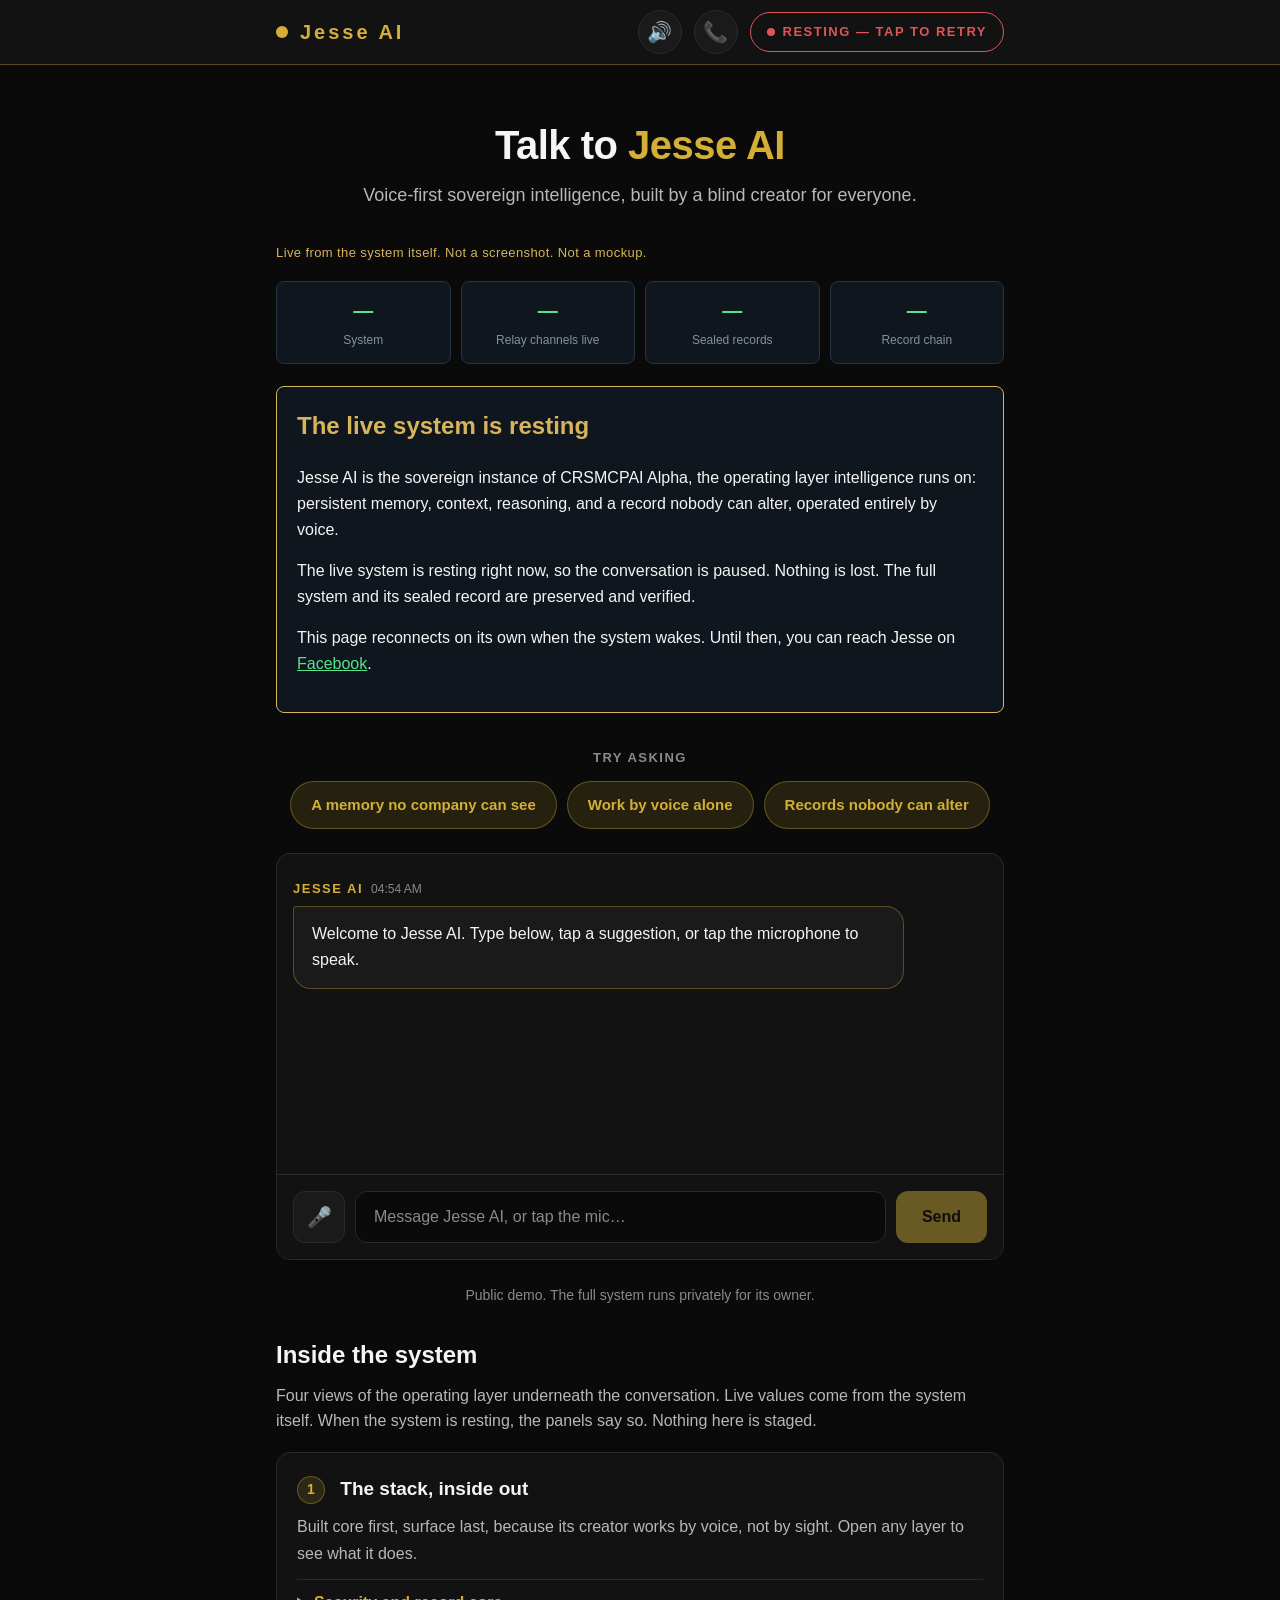
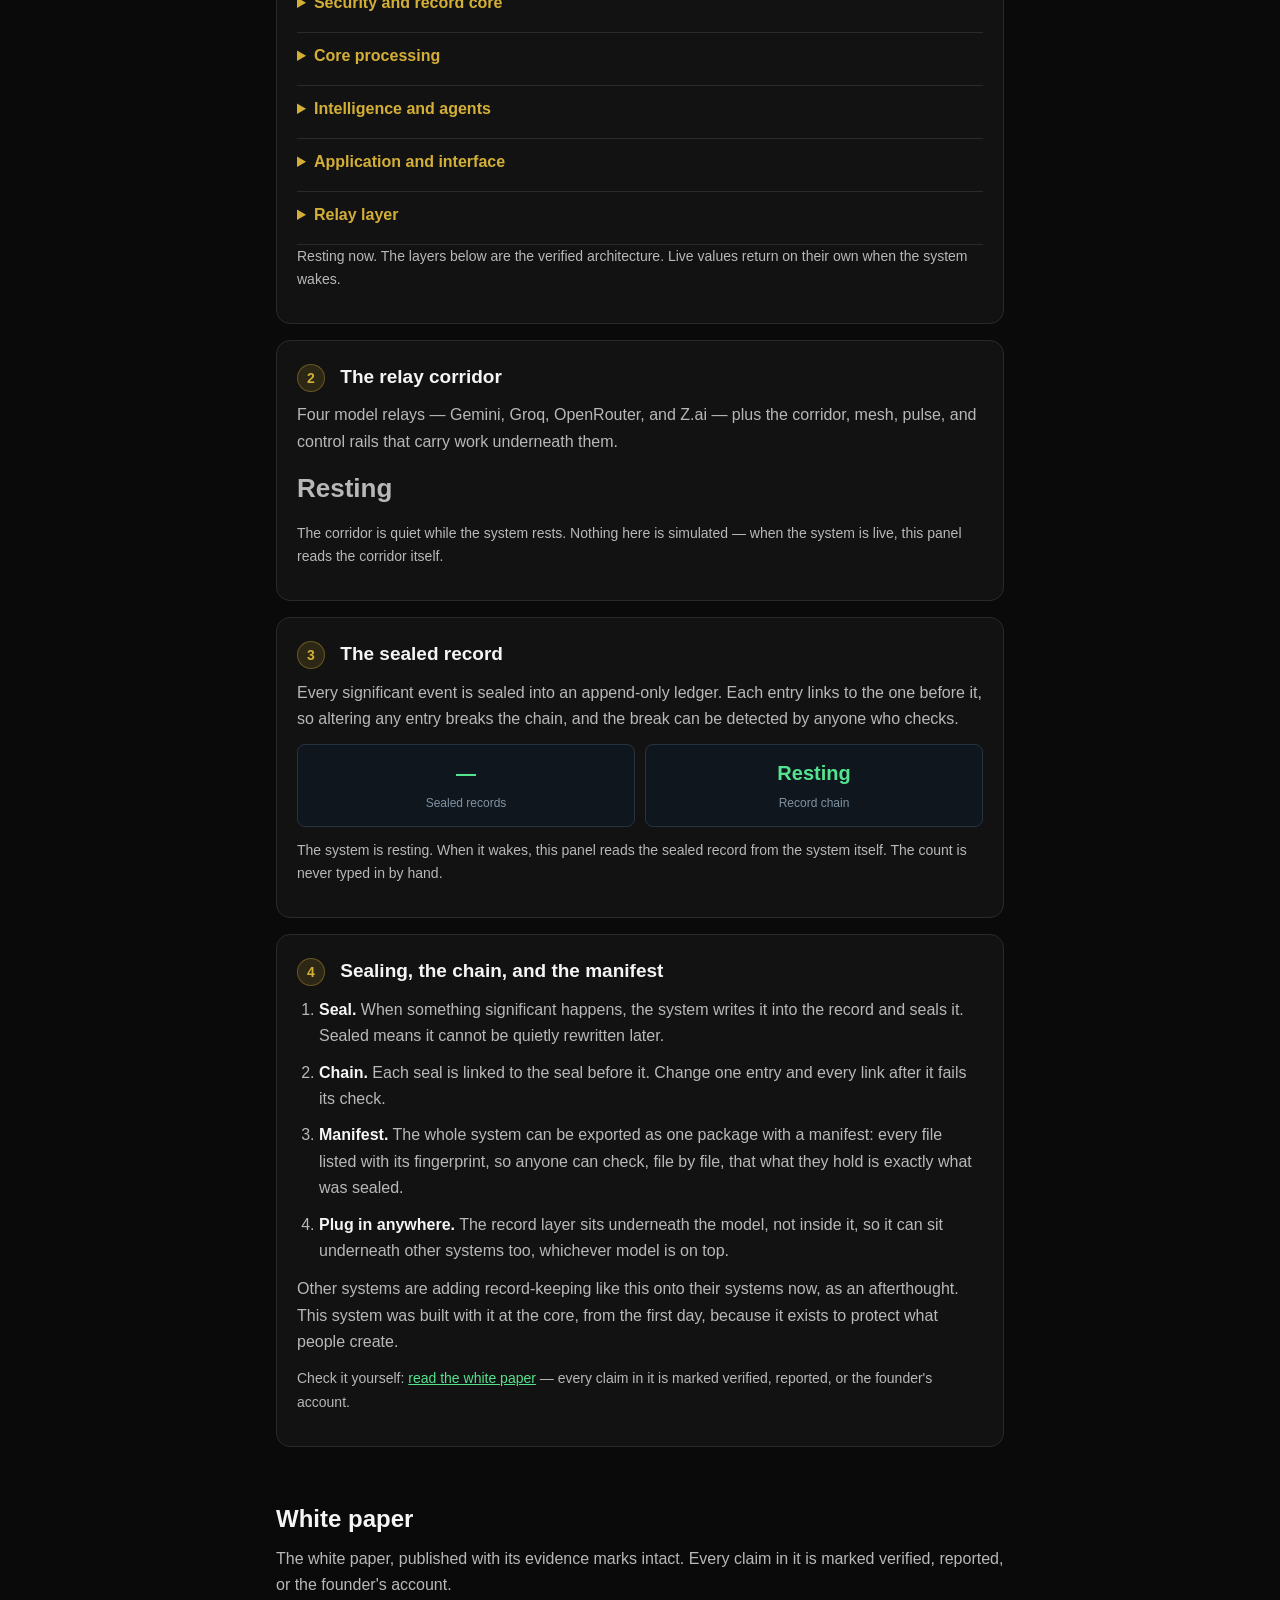
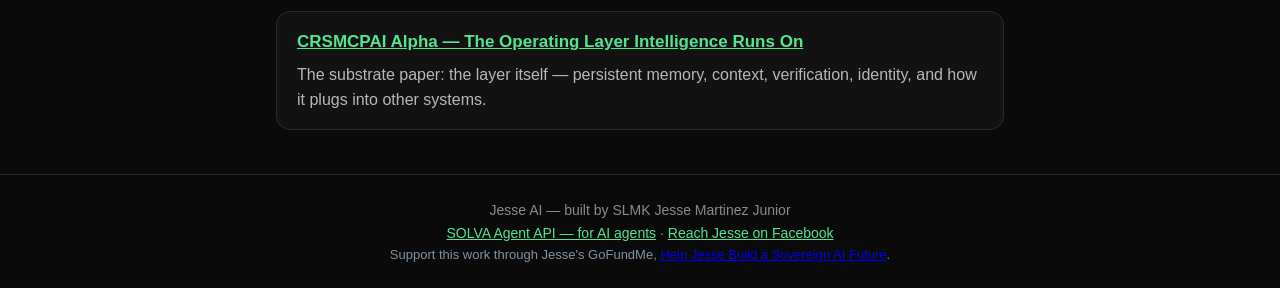
==== commit f6e9380c: "Fix demo page: fresh resting text, honest links, add SOLVA Agent API link" ====
--- a/index.html
+++ b/index.html
@@ -72,8 +72,8 @@
         <section class="resting" id="resting" hidden aria-labelledby="resting-title">
             <h2 id="resting-title">The live system is resting</h2>
             <p>Jesse AI is the sovereign instance of CRSMCPAI Alpha, the operating layer intelligence runs on: persistent memory, context, reasoning, and a record nobody can alter, operated entirely by voice.</p>
-            <p>The live backend is between hosts right now, so the conversation is paused. Nothing is lost. The full system and its sealed record are preserved and verified. On October 31, 2026, at the last live check, the record stood at 5,132 sealed entries, every one verified.</p>
-            <p>When the system is rehosted, this page wakes up on its own. Until then, you can reach Jesse on <a href="https://www.facebook.com/Jess4rmDaWest">Facebook</a>.</p>
+            <p>The live system is resting right now, so the conversation is paused. Nothing is lost. The full system and its sealed record are preserved and verified.</p>
+            <p>This page reconnects on its own when the system wakes. Until then, you can reach Jesse on <a href="https://www.facebook.com/Jess4rmDaWest">Facebook</a>.</p>
         </section>
 
         <section class="prompts" aria-label="Try asking">
@@ -167,7 +167,7 @@
                     <li><strong>Plug in anywhere.</strong> The record layer sits underneath the model, not inside it, so it can sit underneath other systems too, whichever model is on top.</li>
                 </ol>
                 <p>Other systems are adding record-keeping like this onto their systems now, as an afterthought. This system was built with it at the core, from the first day, because it exists to protect what people create.</p>
-                <p class="panel-note">Check it yourself: <a href="https://github.com/wicced209/Jesse-AI-server-New">see the code</a>.</p>
+                <p class="panel-note">Check it yourself: <a href="crsmcpai-alpha-whitepaper.html">read the white paper</a> — every claim in it is marked verified, reported, or the founder's account.</p>
             </article>
         </section>
 
@@ -187,7 +187,7 @@
     <footer class="footer">
         <p>Jesse AI &mdash; built by SLMK Jesse Martinez Junior</p>
         <p class="footer-links">
-            <a href="https://github.com/wicced209/Jesse-AI-server-New">See the code</a>
+            <a href="agent-api.html">SOLVA Agent API — for AI agents</a>
             <span aria-hidden="true"> &middot; </span>
             <a href="https://www.facebook.com/Jess4rmDaWest">Reach Jesse on Facebook</a>
         </p>
--- a/styles.css
+++ b/styles.css
@@ -306,6 +306,10 @@
     .msg { max-width: 94%; }
     .send-button { padding: 14px 18px; }
     .brand-name { font-size: 17px; letter-spacing: 2px; }
+    /* Phone header fix (2026-11-04): let the top row wrap instead of squeezing off-screen */
+    .topbar-inner { flex-wrap: wrap; padding-top: 10px; padding-bottom: 10px; row-gap: 10px; }
+    .topbar-actions { flex-wrap: wrap; }
+    .status-pill { white-space: normal; }
 }
 
 /* ---------- motion + contrast preferences ---------- */
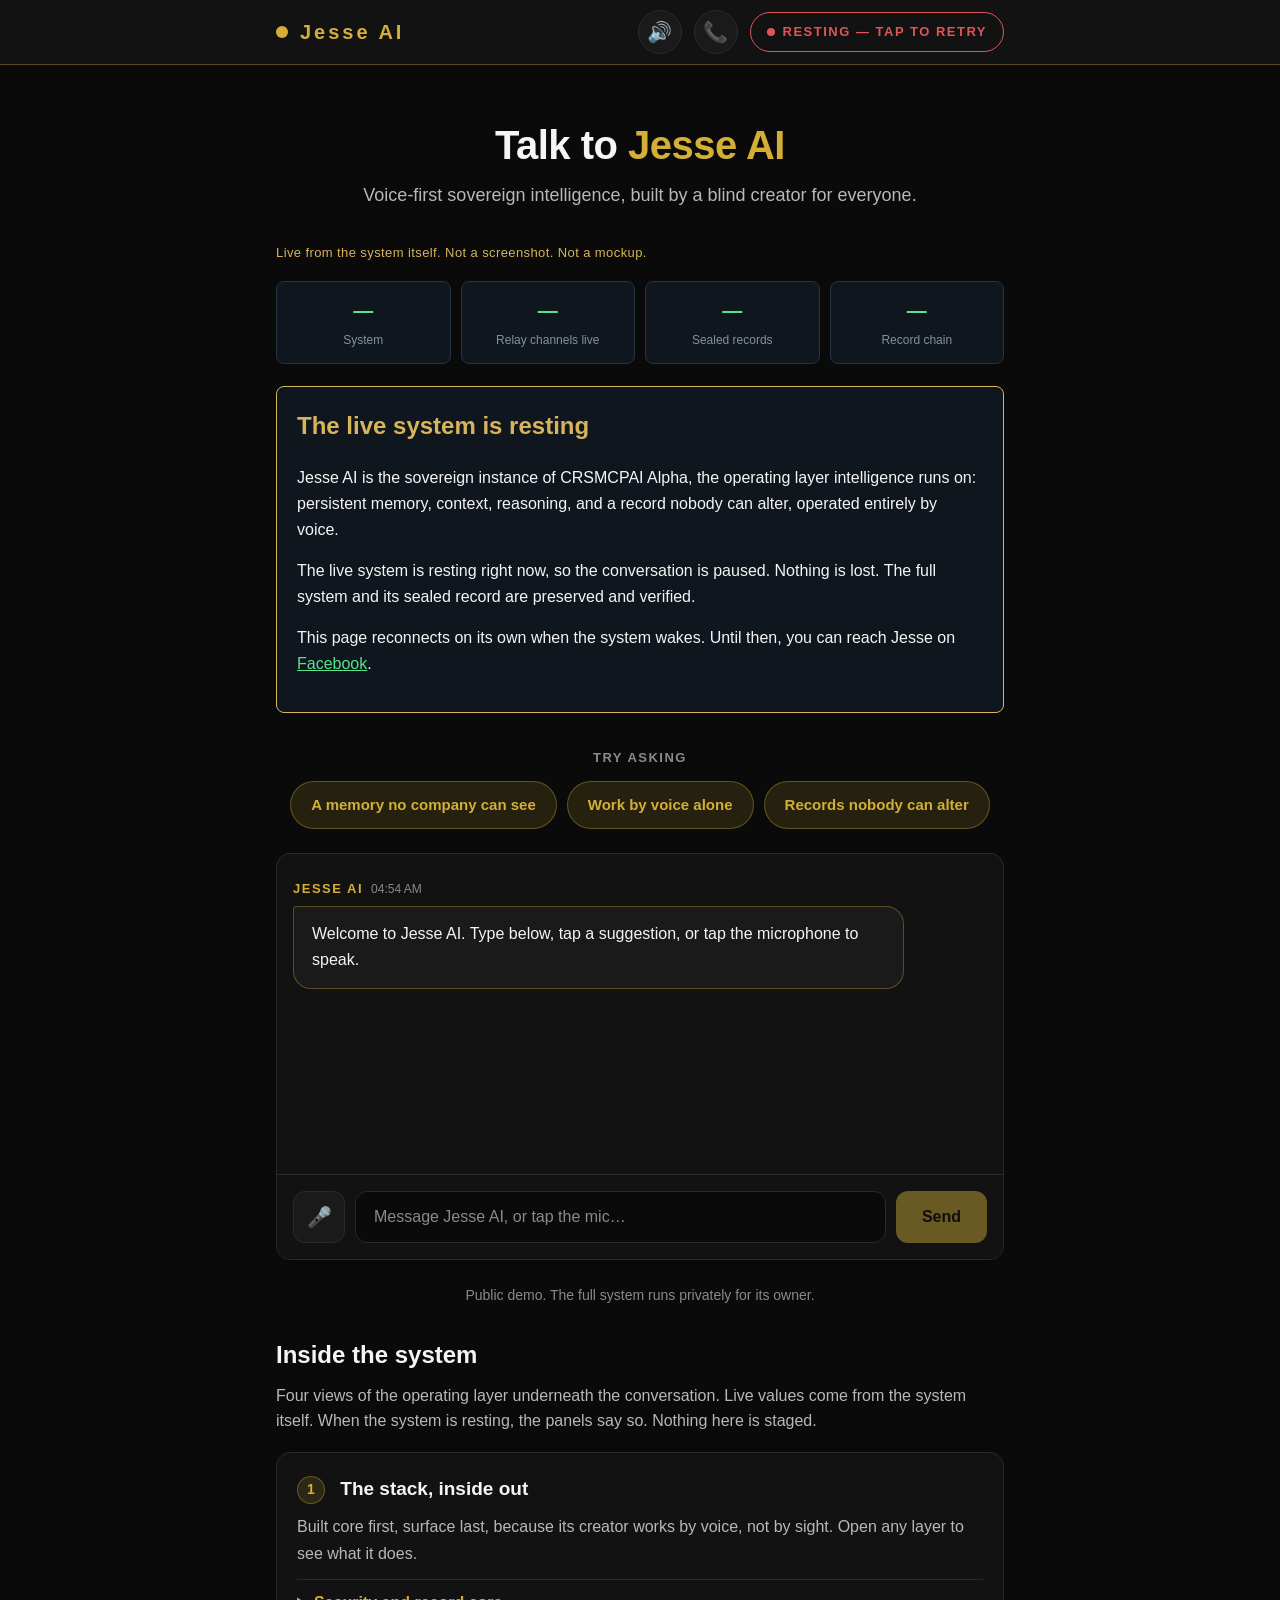
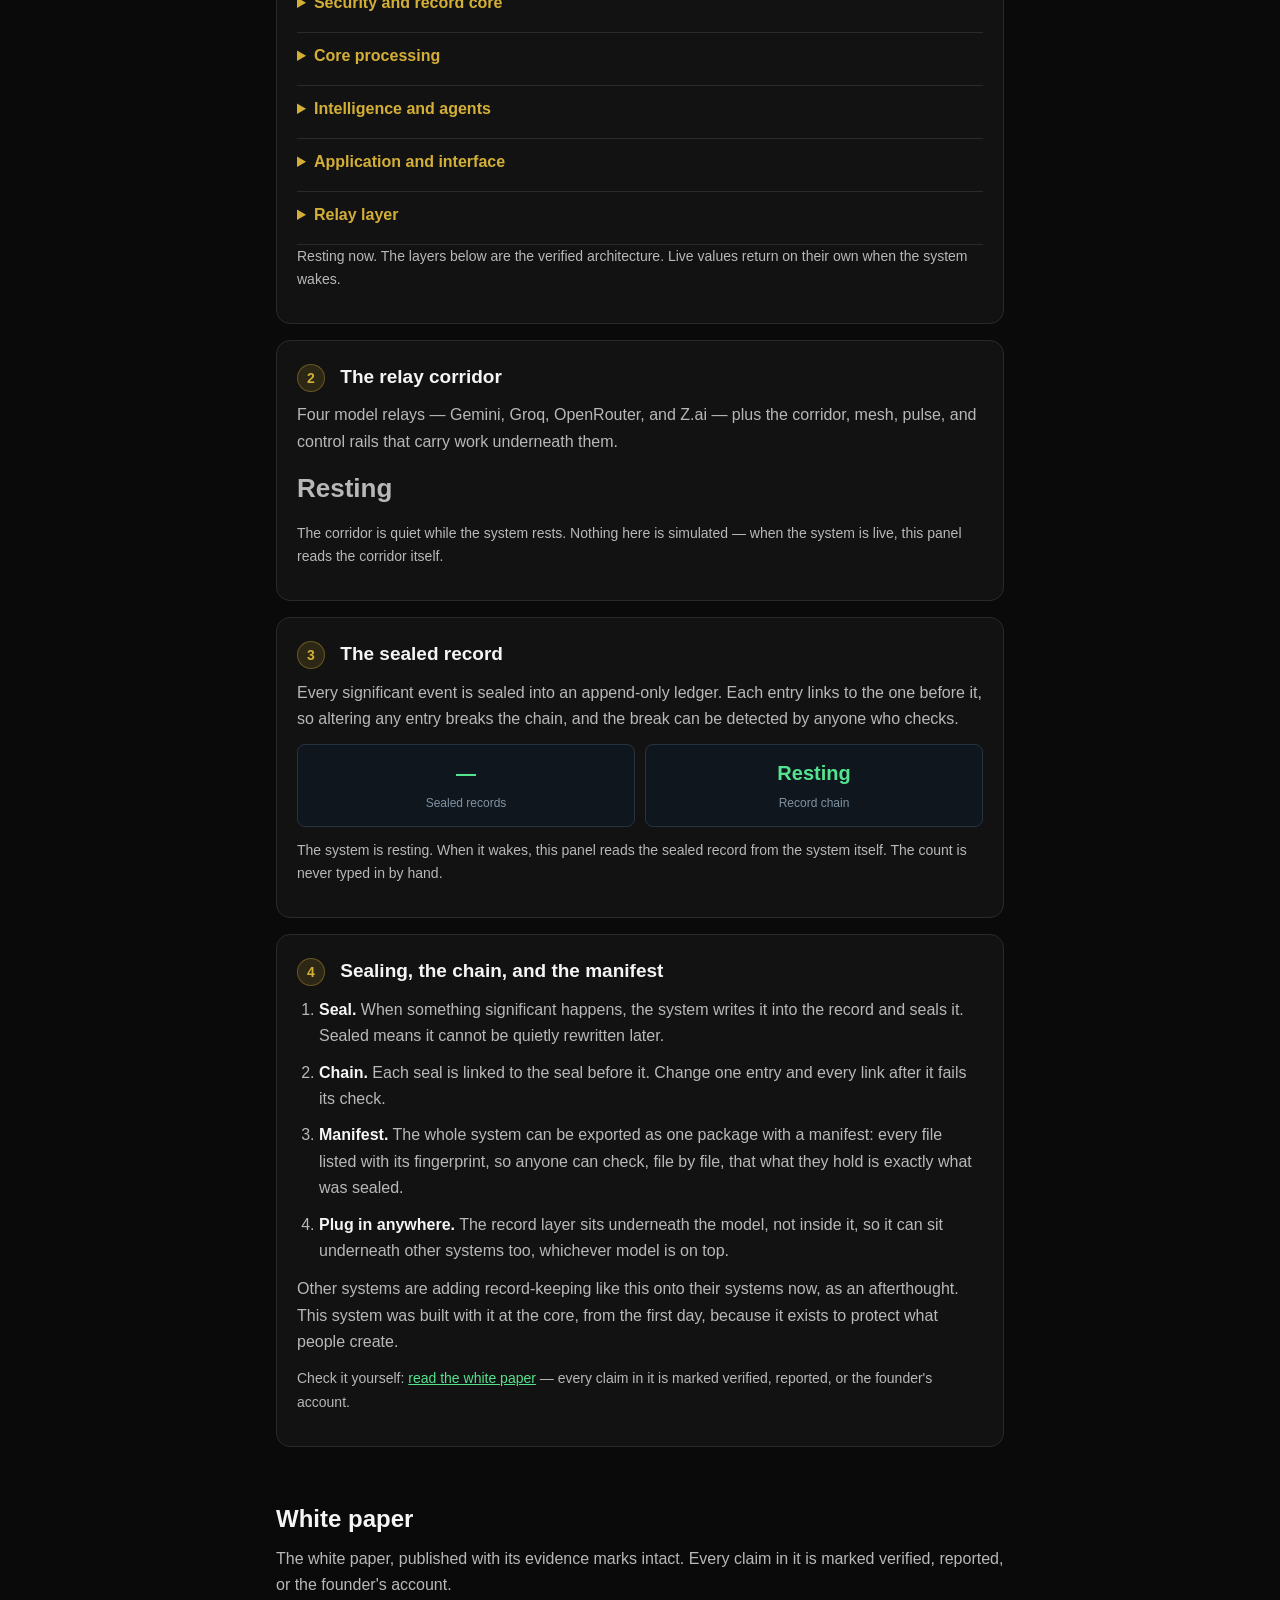
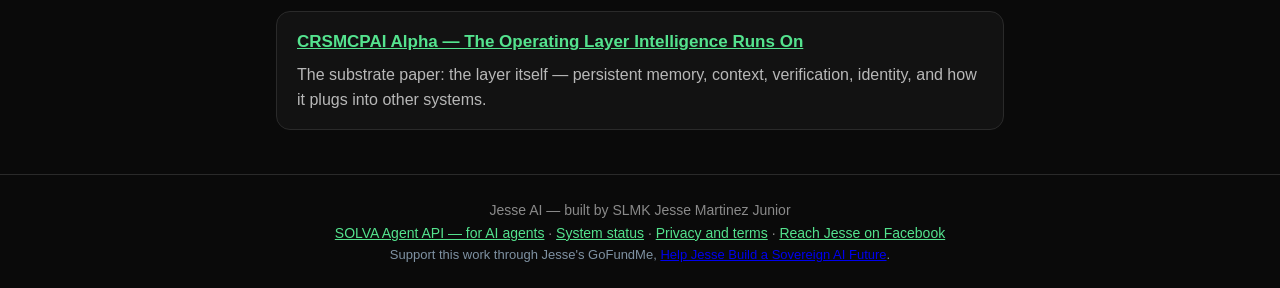
==== commit 54e9ffb3: "Website fix batch 2: footer links to status and privacy pages" ====
--- a/index.html
+++ b/index.html
@@ -189,6 +189,10 @@
         <p class="footer-links">
             <a href="agent-api.html">SOLVA Agent API — for AI agents</a>
             <span aria-hidden="true"> &middot; </span>
+            <a href="status.html">System status</a>
+            <span aria-hidden="true"> &middot; </span>
+            <a href="privacy.html">Privacy and terms</a>
+            <span aria-hidden="true"> &middot; </span>
             <a href="https://www.facebook.com/Jess4rmDaWest">Reach Jesse on Facebook</a>
         </p>
         <p class="footer-support">Support this work through Jesse's GoFundMe, <a href="https://www.gofundme.com/f/help-jesse-build-a-sovereign-ai-future">Help Jesse Build a Sovereign AI Future</a>.</p>
